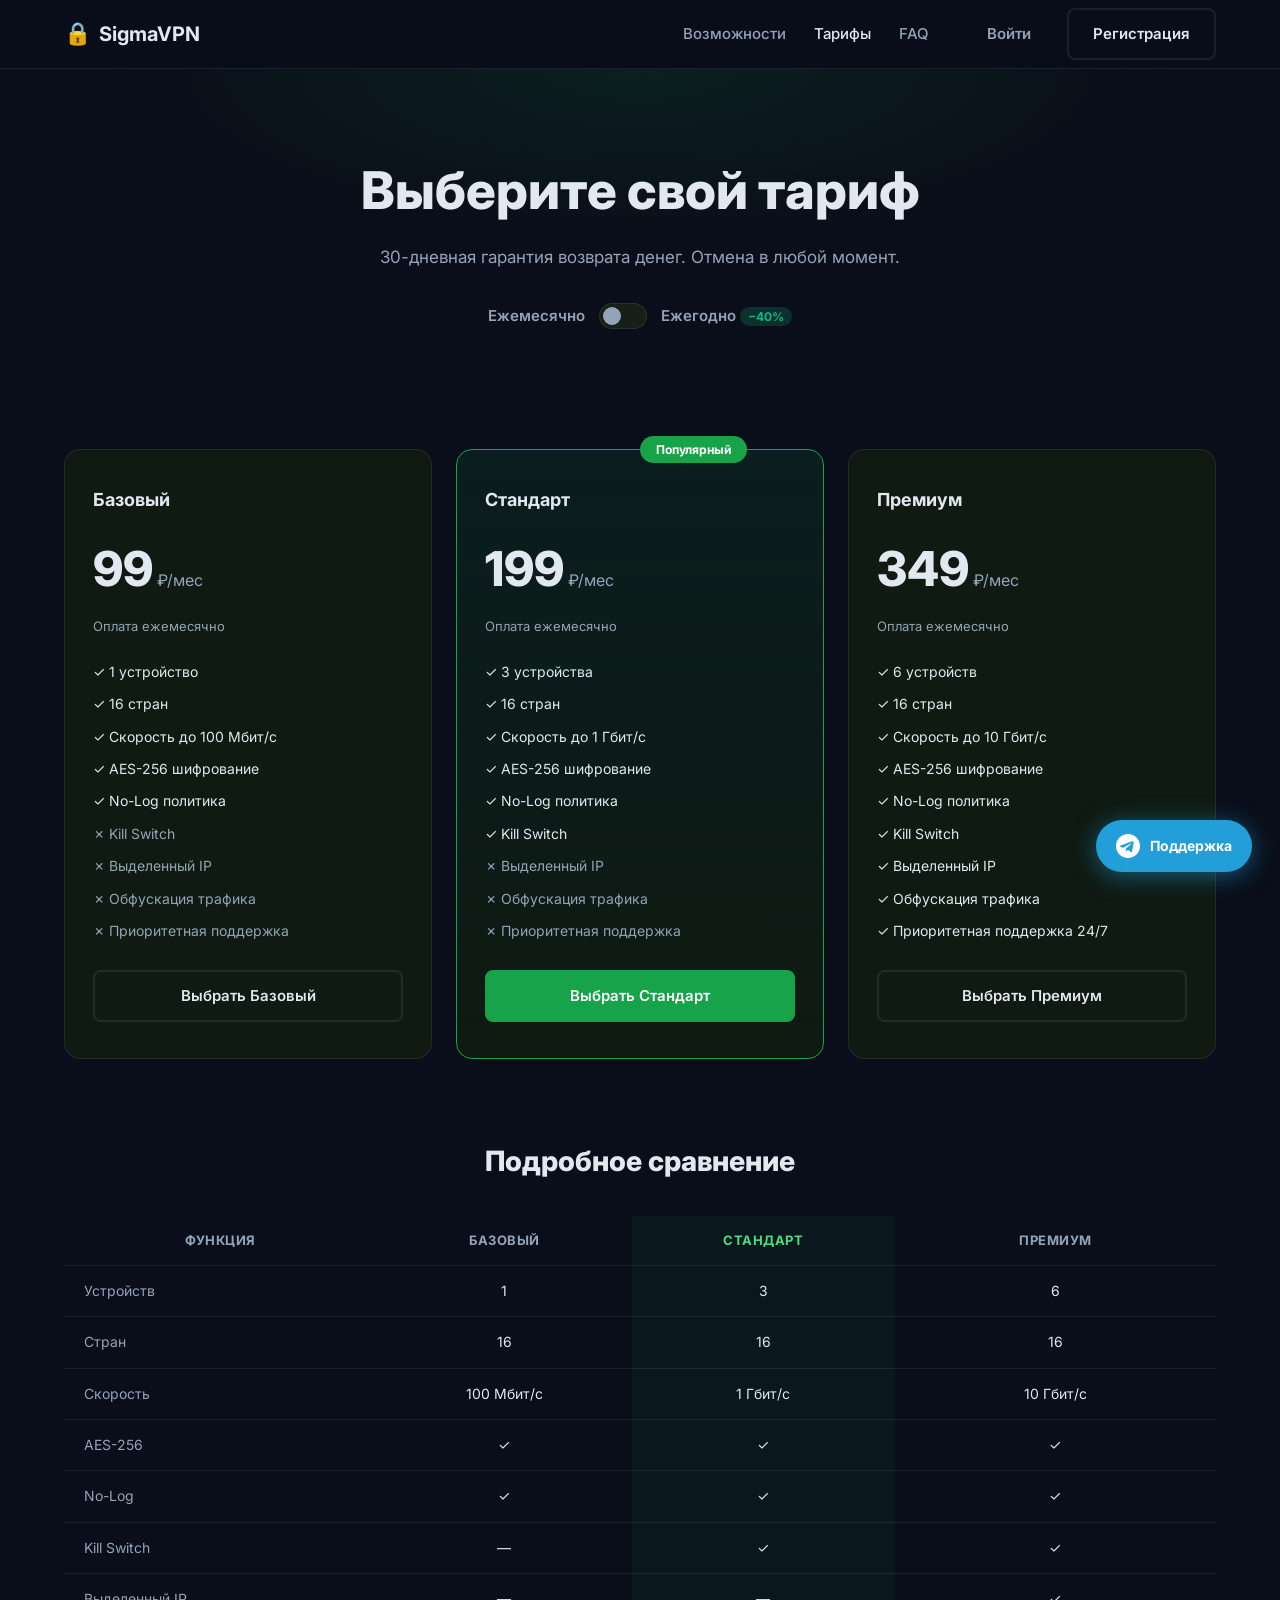
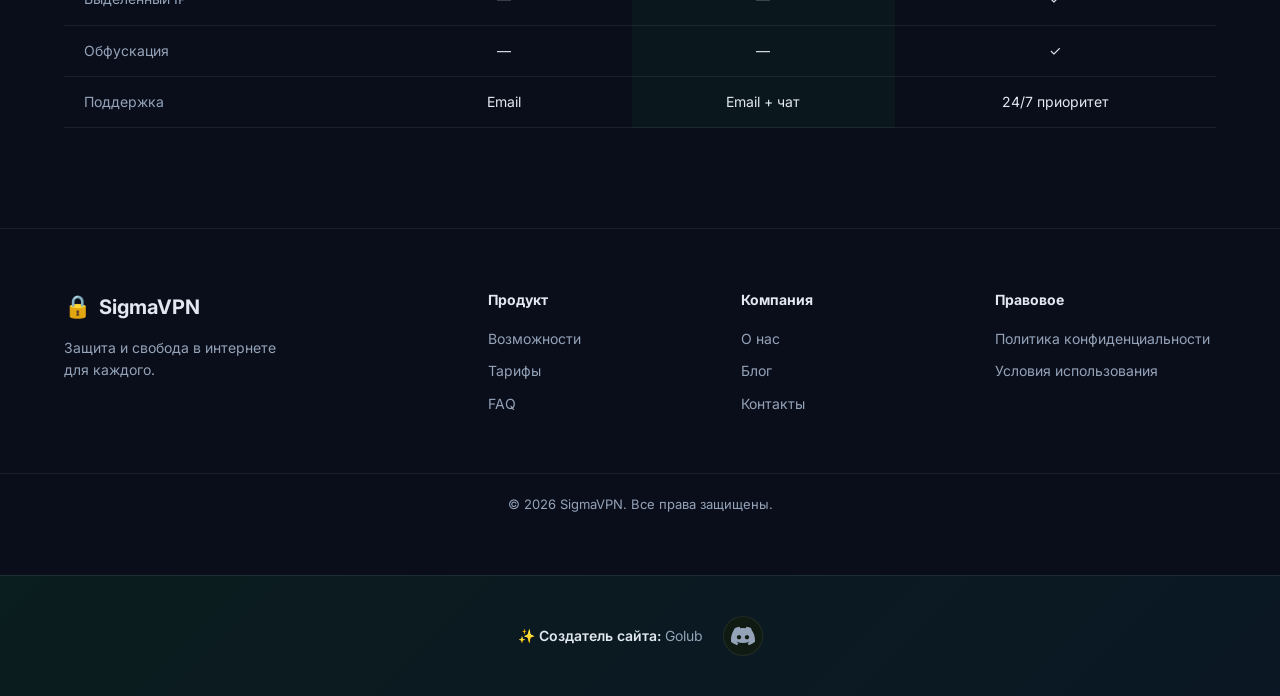
==== pricing.html @ 8037a734 "Initial commit with all files" ====
<!DOCTYPE html>
<html lang="ru">
<head>
  <meta charset="UTF-8" />
  <meta name="viewport" content="width=device-width, initial-scale=1.0" />
  <title>Тарифы — SigmaVPN</title>
  <link rel="stylesheet" href="style.css" />
  <link rel="preconnect" href="https://fonts.googleapis.com" />
  <link href="https://fonts.googleapis.com/css2?family=Inter:wght@400;500;600;700;800&display=swap" rel="stylesheet" />
</head>
<body>

  <!-- HEADER -->
  <header class="header">
    <div class="container header__inner">
      <a href="index.html" class="logo">
        <span class="logo__icon">🔒</span>
        <span class="logo__text">SigmaVPN</span>
      </a>
      <nav class="nav">
        <a href="index.html#features">Возможности</a>
        <a href="pricing.html" class="active">Тарифы</a>
        <a href="index.html#faq">FAQ</a>
      </nav>
      <div class="header__actions">
        <a href="login.html" class="btn btn--ghost">Войти</a>
        <a href="register.html" class="btn btn--outline">Регистрация</a>
      </div>
      <button class="burger" id="burger" aria-label="Меню">
        <span></span><span></span><span></span>
      </button>
    </div>
    <div class="mobile-menu" id="mobileMenu">
      <a href="index.html#features">Возможности</a>
      <a href="pricing.html">Тарифы</a>
      <a href="index.html#faq">FAQ</a>
      <a href="login.html" class="btn btn--ghost">Войти</a>
      <a href="register.html" class="btn btn--outline">Регистрация</a>
      <a href="pricing.html" class="btn btn--primary">Попробовать бесплатно</a>
    </div>
  </header>

  <!-- PAGE HERO -->
  <section class="page-hero">
    <div class="container">
      <h1>Выберите свой тариф</h1>
      <p>30-дневная гарантия возврата денег. Отмена в любой момент.</p>
      <div class="billing-toggle">
        <span class="billing-toggle__label" id="labelMonthly">Ежемесячно</span>
        <label class="toggle-switch">
          <input type="checkbox" id="billingToggle" />
          <span class="toggle-switch__slider"></span>
        </label>
        <span class="billing-toggle__label" id="labelYearly">Ежегодно <span class="badge-save">−40%</span></span>
      </div>
    </div>
  </section>

  <!-- PLANS -->
  <section class="pricing-page">
    <div class="container">
      <div class="plans plans--full">

        <div class="plan-card">
          <div class="plan-card__name">Базовый</div>
          <div class="plan-card__price">
            <span class="price-num" data-monthly="99" data-yearly="59">99</span>
            <span class="price-cur">₽/мес</span>
          </div>
          <p class="plan-card__billing-note" id="note-basic">Оплата ежемесячно</p>
          <ul class="plan-card__features">
            <li>✓ 1 устройство</li>
            <li>✓ 16 стран</li>
            <li>✓ Скорость до 100 Мбит/с</li>
            <li>✓ AES-256 шифрование</li>
            <li>✓ No-Log политика</li>
            <li class="disabled">✗ Kill Switch</li>
            <li class="disabled">✗ Выделенный IP</li>
            <li class="disabled">✗ Обфускация трафика</li>
            <li class="disabled">✗ Приоритетная поддержка</li>
          </ul>
          <a href="https://funpay.com/lots/offer?id=69831732" class="btn btn--outline btn--full">Выбрать Базовый</a>
        </div>

        <div class="plan-card plan-card--popular">
          <div class="plan-card__badge">Популярный</div>
          <div class="plan-card__name">Стандарт</div>
          <div class="plan-card__price">
            <span class="price-num" data-monthly="199" data-yearly="119">199</span>
            <span class="price-cur">₽/мес</span>
          </div>
          <p class="plan-card__billing-note" id="note-standard">Оплата ежемесячно</p>
          <ul class="plan-card__features">
            <li>✓ 3 устройства</li>
            <li>✓ 16 стран</li>
            <li>✓ Скорость до 1 Гбит/с</li>
            <li>✓ AES-256 шифрование</li>
            <li>✓ No-Log политика</li>
            <li>✓ Kill Switch</li>
            <li class="disabled">✗ Выделенный IP</li>
            <li class="disabled">✗ Обфускация трафика</li>
            <li class="disabled">✗ Приоритетная поддержка</li>
          </ul>
          <a href="https://funpay.com/lots/offer?id=69831833" class="btn btn--primary btn--full">Выбрать Стандарт</a>
        </div>

        <div class="plan-card">
          <div class="plan-card__name">Премиум</div>
          <div class="plan-card__price">
            <span class="price-num" data-monthly="349" data-yearly="209">349</span>
            <span class="price-cur">₽/мес</span>
          </div>
          <p class="plan-card__billing-note" id="note-premium">Оплата ежемесячно</p>
          <ul class="plan-card__features">
            <li>✓ 6 устройств</li>
            <li>✓ 16 стран</li>
            <li>✓ Скорость до 10 Гбит/с</li>
            <li>✓ AES-256 шифрование</li>
            <li>✓ No-Log политика</li>
            <li>✓ Kill Switch</li>
            <li>✓ Выделенный IP</li>
            <li>✓ Обфускация трафика</li>
            <li>✓ Приоритетная поддержка 24/7</li>
          </ul>
          <a href="https://funpay.com/lots/offer?id=69832017" class="btn btn--outline btn--full">Выбрать Премиум</a>
        </div>

      </div>

      <!-- COMPARISON TABLE -->
      <div class="compare">
        <h2>Подробное сравнение</h2>
        <div class="compare__table-wrap">
          <table class="compare__table">
            <thead>
              <tr>
                <th>Функция</th>
                <th>Базовый</th>
                <th class="highlight">Стандарт</th>
                <th>Премиум</th>
              </tr>
            </thead>
            <tbody>
              <tr><td>Устройств</td><td>1</td><td class="highlight">3</td><td>6</td></tr>
              <tr><td>Стран</td><td>16</td><td class="highlight">16</td><td>16</td></tr>
              <tr><td>Скорость</td><td>100 Мбит/с</td><td class="highlight">1 Гбит/с</td><td>10 Гбит/с</td></tr>
              <tr><td>AES-256</td><td>✓</td><td class="highlight">✓</td><td>✓</td></tr>
              <tr><td>No-Log</td><td>✓</td><td class="highlight">✓</td><td>✓</td></tr>
              <tr><td>Kill Switch</td><td>—</td><td class="highlight">✓</td><td>✓</td></tr>
              <tr><td>Выделенный IP</td><td>—</td><td class="highlight">—</td><td>✓</td></tr>
              <tr><td>Обфускация</td><td>—</td><td class="highlight">—</td><td>✓</td></tr>
              <tr><td>Поддержка</td><td>Email</td><td class="highlight">Email + чат</td><td>24/7 приоритет</td></tr>
            </tbody>
          </table>
        </div>
      </div>
    </div>
  </section>

  <!-- FOOTER -->
  <footer class="footer">
    <div class="container footer__inner">
      <div class="footer__brand">
        <a href="index.html" class="logo">
          <span class="logo__icon">🔒</span>
          <span class="logo__text">SigmaVPN</span>
        </a>
        <p>Защита и свобода в интернете для каждого.</p>
      </div>
      <div class="footer__links">
        <div class="footer__col">
          <h4>Продукт</h4>
          <a href="index.html#features">Возможности</a>
          <a href="pricing.html">Тарифы</a>
          <a href="index.html#faq">FAQ</a>
        </div>
        <div class="footer__col">
          <h4>Компания</h4>
          <a href="#">О нас</a>
          <a href="#">Блог</a>
          <a href="https://t.me/slogg12" target="_blank">Контакты</a>
        </div>
        <div class="footer__col">
          <h4>Правовое</h4>
          <a href="privacy-policy.html">Политика конфиденциальности</a>
          <a href="terms-of-service.html">Условия использования</a>
        </div>
      </div>
    </div>
    <div class="footer__bottom">
      <div class="container">
        <p>© 2026 SigmaVPN. Все права защищены.</p>
      </div>
    </div>
  </footer>

  <!-- CREATOR SECTION -->
  <section class="creator-section">
    <div class="container">
      <div class="creator-content">
        <div class="creator-text">
          <strong>✨ Создатель сайта:</strong> Golub
        </div>
        <div class="creator-links">
          <a href="https://discord.com/users/854478280210776064" target="_blank" rel="noopener" class="creator-link discord" title="Discord: haisewhy">
            <svg width="24" height="24" viewBox="0 0 24 24" fill="currentColor" xmlns="http://www.w3.org/2000/svg">
              <path d="M20.317 4.37a19.791 19.791 0 0 0-4.885-1.515.074.074 0 0 0-.079.037c-.211.375-.444.864-.607 1.25a18.27 18.27 0 0 0-5.487 0c-.163-.386-.395-.875-.607-1.25a.077.077 0 0 0-.079-.037A19.736 19.736 0 0 0 3.677 4.37a.07.07 0 0 0-.032.027C.533 9.046-.32 13.58.099 18.057a.082.082 0 0 0 .031.056 19.9 19.9 0 0 0 5.993 3.03.078.078 0 0 0 .084-.028c.462-.63.873-1.295 1.226-1.994a.076.076 0 0 0-.042-.106 13.107 13.107 0 0 1-1.872-.892.077.077 0 0 1-.008-.128 10.2 10.2 0 0 0 .372-.294.075.075 0 0 1 .078-.01c3.928 1.793 8.18 1.793 12.062 0a.075.075 0 0 1 .079.009c.12.098.246.198.373.295a.077.077 0 0 1-.006.127 12.299 12.299 0 0 1-1.873.892.076.076 0 0 0-.041.107c.359.698.77 1.364 1.225 1.994a.076.076 0 0 0 .084.028 19.839 19.839 0 0 0 6.002-3.03.077.077 0 0 0 .032-.054c.5-4.718-.838-8.812-3.549-12.54a.06.06 0 0 0-.031-.028zM8.02 15.33c-1.183 0-2.157-.965-2.157-2.156 0-1.193.964-2.157 2.157-2.157 1.193 0 2.156.964 2.156 2.157 0 1.19-.963 2.156-2.156 2.156zm7.975 0c-1.183 0-2.157-.965-2.157-2.156 0-1.193.964-2.157 2.157-2.157 1.193 0 2.156.964 2.156 2.157 0 1.19-.963 2.156-2.156 2.156z"/>
            </svg>
          </a>
        </div>
      </div>
    </div>
  </section>

  <script src="main.js"></script>
  <!-- TELEGRAM SUPPORT BUTTON -->
  <a href="https://t.me/slogg12" target="_blank" rel="noopener" class="tg-support" aria-label="Техподдержка в Telegram">
    <svg width="24" height="24" viewBox="0 0 24 24" fill="none" xmlns="http://www.w3.org/2000/svg"><path d="M12 0C5.373 0 0 5.373 0 12s5.373 12 12 12 12-5.373 12-12S18.627 0 12 0zm5.894 8.221-1.97 9.28c-.145.658-.537.818-1.084.508l-3-2.21-1.447 1.394c-.16.16-.295.295-.605.295l.213-3.053 5.56-5.023c.242-.213-.054-.333-.373-.12L7.17 13.667l-2.95-.924c-.64-.203-.658-.64.136-.954l11.57-4.461c.537-.194 1.006.131.968.893z" fill="white"/></svg>
    <span>Поддержка</span>
  </a>

</body>
</html>
---- style.css ----
﻿/* ===== RESET & BASE ===== */
*, *::before, *::after { box-sizing: border-box; margin: 0; padding: 0; }
html { scroll-behavior: smooth; }
body {
  font-family: 'Inter', sans-serif;
  background: #0a0e1a;
  color: #e2e8f0;
  line-height: 1.6;
  overflow-x: hidden;
  position: relative;
}

body::before {
  content: '';
  position: fixed;
  top: 0;
  left: 0;
  width: 100%;
  height: 100%;
  pointer-events: none;
  z-index: 0;
}
a { text-decoration: none; color: inherit; }
ul { list-style: none; }
img { max-width: 100%; }

/* ===== KEY ANIMATION ===== */
@keyframes keys-float {
  0% {
    transform: translateY(100vh) rotate(0deg);
    opacity: 0;
  }
  5% {
    opacity: 0.8;
  }
  95% {
    opacity: 0.8;
  }
  100% {
    transform: translateY(-100vh) rotate(360deg);
    opacity: 0;
  }
}

/* ===== VARIABLES ===== */
:root {
  --primary: #16a34a;
  --primary-dark: #15803d;
  --primary-light: #4ade80;
  --accent: #22d3ee;
  --bg: #080f0a;
  --bg-card: #0f1a12;
  --bg-card2: #162019;
  --border: rgba(255,255,255,0.08);
  --text: #e2e8f0;
  --text-muted: #94a3b8;
  --radius: 16px;
  --radius-sm: 8px;
  --shadow: 0 4px 32px rgba(22,163,74,0.2);
}

/* ===== CONTAINER ===== */
.container { max-width: 1200px; margin: 0 auto; padding: 0 24px; position: relative; z-index: 1; }

/* ===== GRADIENT TEXT ===== */
.gradient-text {
  background: linear-gradient(135deg, var(--primary-light), var(--accent));
  -webkit-background-clip: text;
  -webkit-text-fill-color: transparent;
  background-clip: text;
}

/* ===== BUTTONS ===== */
.btn {
  display: inline-flex; align-items: center; justify-content: center;
  padding: 12px 24px; border-radius: var(--radius-sm);
  font-size: 15px; font-weight: 600; cursor: pointer;
  border: 2px solid transparent; transition: all 0.2s ease;
  white-space: nowrap;
}
.btn--primary {
  background: var(--primary); color: #fff;
  border-color: var(--primary);
}
.btn--primary:hover { background: var(--primary-dark); border-color: var(--primary-dark); transform: translateY(-1px); box-shadow: 0 8px 24px rgba(22,163,74,0.4); }
.btn--outline {
  background: transparent; color: var(--text);
  border-color: var(--border);
}
.btn--outline:hover { border-color: var(--primary); color: var(--primary); }
.btn--ghost { background: transparent; color: var(--text-muted); border-color: transparent; }
.btn--ghost:hover { color: var(--text); }
.btn--lg { padding: 16px 32px; font-size: 16px; border-radius: 10px; }
.btn--full { width: 100%; }
.btn--social {
  width: 100%; background: var(--bg-card2); border-color: var(--border);
  color: var(--text); gap: 10px; padding: 12px 20px;
}
.btn--social:hover { border-color: var(--primary); }

/* ===== HEADER ===== */
.header {
  position: sticky; top: 0; z-index: 101;
  background: rgba(10,14,26,0.85);
  backdrop-filter: blur(16px);
  border-bottom: 1px solid var(--border);
}
.header__inner {
  display: flex; align-items: center; gap: 32px;
  height: 68px;
}
.logo { display: flex; align-items: center; gap: 8px; font-weight: 700; font-size: 20px; }
.logo__icon { font-size: 22px; }
.nav { display: flex; gap: 28px; margin-left: auto; }
.nav a { color: var(--text-muted); font-size: 15px; font-weight: 500; transition: color 0.2s; }
.nav a:hover, .nav a.active { color: var(--text); }
.header__actions { display: flex; gap: 10px; }
.burger { display: none; flex-direction: column; gap: 5px; background: none; border: none; cursor: pointer; padding: 4px; }
.burger span { display: block; width: 22px; height: 2px; background: var(--text); border-radius: 2px; transition: all 0.3s; }
.mobile-menu {
  display: none; flex-direction: column; gap: 16px;
  padding: 20px 24px; border-top: 1px solid var(--border);
  background: var(--bg);
}
.mobile-menu.open { display: flex; }
.mobile-menu a { color: var(--text-muted); font-weight: 500; }

/* ===== HERO ===== */
.hero {
  padding: 100px 0 80px;
  background: radial-gradient(ellipse 80% 60% at 50% 0%, rgba(22,163,74,0.15) 0%, transparent 70%);
}
.hero__inner {
  display: grid; grid-template-columns: 1fr 1fr;
  gap: 60px; align-items: center;
}
.hero__badge {
  display: inline-flex; align-items: center; gap: 8px;
  background: rgba(22,163,74,0.15); border: 1px solid rgba(22,163,74,0.3);
  color: var(--primary-light); padding: 6px 14px; border-radius: 100px;
  font-size: 13px; font-weight: 600; margin-bottom: 24px;
}
.hero__title { 
  font-size: clamp(36px, 5vw, 58px); 
  font-weight: 800; 
  line-height: 1.1; 
  margin-bottom: 20px;
  background: #0a0a0a;
  color: #e2e8f0;
  padding: 24px 32px;
  border-radius: 16px;
  border: 3px solid var(--primary);
  box-shadow: 0 0 30px rgba(22, 163, 74, 0.3), inset 0 0 20px rgba(22, 163, 74, 0.1);
}
.hero__desc { font-size: 17px; color: var(--text-muted); max-width: 480px; margin-bottom: 36px; }
.hero__actions { display: flex; gap: 14px; flex-wrap: wrap; margin-bottom: 48px; }
.hero__trust { display: flex; align-items: center; gap: 24px; }
.trust-item { display: flex; flex-direction: column; }
.trust-num { font-size: 24px; font-weight: 800; color: var(--text); }
.trust-label { font-size: 13px; color: var(--text-muted); }
.trust-divider { width: 1px; height: 40px; background: var(--border); }

/* ===== GLOBE ===== */
.hero__visual { display: flex; justify-content: center; align-items: center; }
.globe-wrap { position: relative; width: 340px; height: 340px; }
.globe {
  position: relative; width: 100%; height: 100%;
  display: flex; align-items: center; justify-content: center;
}
.globe__ring {
  position: absolute; border-radius: 50%;
  border: 1px solid rgba(99,102,241,0.25);
  animation: spin 20s linear infinite;
}
.globe__ring--1 { width: 200px; height: 200px; animation-duration: 15s; }
.globe__ring--2 { width: 280px; height: 280px; animation-duration: 25s; animation-direction: reverse; }
.globe__ring--3 { width: 340px; height: 340px; animation-duration: 35s; border-color: rgba(34,211,238,0.15); }
.globe__core {
  width: 100px; height: 100px; border-radius: 50%;
  background: radial-gradient(circle, rgba(22,163,74,0.4), rgba(22,163,74,0.1));
  border: 2px solid rgba(22,163,74,0.5);
  display: flex; align-items: center; justify-content: center;
  font-size: 40px; z-index: 2;
  box-shadow: 0 0 40px rgba(22,163,74,0.3);
}
.globe__dot {
  position: absolute;
  transform: rotate(var(--a)) translateX(var(--r)) rotate(calc(-1 * var(--a)));
  font-size: 20px; z-index: 3;
  filter: drop-shadow(0 0 6px rgba(22,163,74,0.6));
}
@keyframes spin { from { transform: rotate(0deg); } to { transform: rotate(360deg); } }

/* ===== SECTION COMMON ===== */
.section-header { text-align: center; margin-bottom: 56px; }
.section-tag {
  display: inline-block; color: var(--primary-light);
  font-size: 13px; font-weight: 600; text-transform: uppercase;
  letter-spacing: 1.5px; margin-bottom: 12px;
}
.section-title { font-size: clamp(28px, 4vw, 42px); font-weight: 800; line-height: 1.2; }
.section-desc { color: var(--text-muted); margin-top: 12px; font-size: 16px; }

/* ===== FEATURES ===== */
.features { padding: 100px 0; }
.features__grid {
  display: grid; grid-template-columns: repeat(3, 1fr); gap: 24px;
}
.feature-card {
  background: var(--bg-card); border: 1px solid var(--border);
  border-radius: var(--radius); padding: 32px;
  transition: all 0.3s ease;
}
.feature-card:hover {
  border-color: rgba(22,163,74,0.4);
  transform: translateY(-4px);
  box-shadow: var(--shadow);
}
.feature-card__icon { font-size: 36px; margin-bottom: 16px; }
.feature-card h3 { font-size: 18px; font-weight: 700; margin-bottom: 10px; }
.feature-card p { color: var(--text-muted); font-size: 15px; }

/* ===== HOW IT WORKS ===== */
.how {
  padding: 100px 0;
  background: linear-gradient(180deg, transparent, rgba(99,102,241,0.05), transparent);
}
.how__steps {
  display: flex; align-items: flex-start; gap: 24px;
  justify-content: center;
}
.how__step {
  flex: 1; max-width: 280px; text-align: center;
  background: var(--bg-card); border: 1px solid var(--border);
  border-radius: var(--radius); padding: 36px 28px;
}
.how__step-num {
  font-size: 48px; font-weight: 800;
  background: linear-gradient(135deg, var(--primary-light), var(--accent));
  -webkit-background-clip: text; -webkit-text-fill-color: transparent;
  background-clip: text; margin-bottom: 16px;
}
.how__step h3 { font-size: 18px; font-weight: 700; margin-bottom: 10px; }
.how__step p { color: var(--text-muted); font-size: 15px; }
.how__arrow { font-size: 28px; color: var(--primary-light); margin-top: 60px; flex-shrink: 0; }

/* ===== PRICING ===== */
.pricing-preview { padding: 100px 0; }
.pricing-page { padding: 60px 0 100px; }
.plans {
  display: grid; grid-template-columns: repeat(3, 1fr);
  gap: 24px; align-items: start;
}
.plans--full { margin-bottom: 80px; }
.plan-card {
  background: var(--bg-card); border: 1px solid var(--border);
  border-radius: var(--radius); padding: 36px 28px;
  position: relative; transition: all 0.3s;
}
.plan-card:hover { border-color: rgba(22,163,74,0.4); transform: translateY(-4px); }
.plan-card--popular {
  border-color: var(--primary);
  background: linear-gradient(180deg, rgba(22,163,74,0.1), var(--bg-card));
  transform: scale(1.03);
}
.plan-card--popular:hover { transform: scale(1.03) translateY(-4px); }
.plan-card__badge {
  position: absolute; top: -14px; left: 50%; transform: translateX(-50%);
  background: var(--primary); color: #fff;
  padding: 4px 16px; border-radius: 100px; font-size: 12px; font-weight: 700;
  white-space: nowrap;
}
.plan-card__name { font-size: 18px; font-weight: 700; margin-bottom: 16px; }
.plan-card__price { display: flex; align-items: baseline; gap: 4px; margin-bottom: 8px; }
.price-num { font-size: 48px; font-weight: 800; }
.price-cur { font-size: 16px; color: var(--text-muted); }
.plan-card__billing-note { font-size: 13px; color: var(--text-muted); margin-bottom: 24px; }
.plan-card__features { display: flex; flex-direction: column; gap: 10px; margin-bottom: 28px; }
.plan-card__features li { font-size: 14px; color: var(--text); }
.plan-card__features li.disabled { color: var(--text-muted); }

/* ===== FAQ ===== */
.faq { padding: 100px 0; }
.faq__list { max-width: 720px; margin: 0 auto; display: flex; flex-direction: column; gap: 12px; }
.faq__item {
  background: var(--bg-card); border: 1px solid var(--border);
  border-radius: var(--radius-sm); overflow: hidden;
}
.faq__q {
  width: 100%; background: none; border: none; color: var(--text);
  font-size: 16px; font-weight: 600; padding: 20px 24px;
  display: flex; justify-content: space-between; align-items: center;
  cursor: pointer; text-align: left; gap: 16px;
}
.faq__q span { font-size: 20px; color: var(--primary-light); flex-shrink: 0; transition: transform 0.3s; }
.faq__item.open .faq__q span { transform: rotate(45deg); }
.faq__a {
  max-height: 0; overflow: hidden;
  padding: 0 24px; color: var(--text-muted); font-size: 15px;
  transition: max-height 0.3s ease, padding 0.3s ease;
}
.faq__item.open .faq__a { max-height: 200px; padding: 0 24px 20px; }

/* ===== CTA ===== */
.cta {
  padding: 100px 0;
  background: radial-gradient(ellipse 60% 80% at 50% 50%, rgba(22,163,74,0.2) 0%, transparent 70%);
}
.cta__inner { text-align: center; }
.cta h2 { font-size: clamp(28px, 4vw, 44px); font-weight: 800; margin-bottom: 12px; }
.cta p { color: var(--text-muted); font-size: 17px; margin-bottom: 32px; }

/* ===== FOOTER ===== */
.footer { border-top: 1px solid var(--border); padding-top: 60px; }
.footer__inner { display: grid; grid-template-columns: 1fr 2fr; gap: 60px; padding-bottom: 48px; }
.footer__brand p { color: var(--text-muted); font-size: 14px; margin-top: 12px; max-width: 240px; }
.footer__links { display: grid; grid-template-columns: repeat(3, 1fr); gap: 32px; }
.footer__col h4 { font-size: 14px; font-weight: 700; margin-bottom: 16px; color: var(--text); }
.footer__col a { display: block; color: var(--text-muted); font-size: 14px; margin-bottom: 10px; transition: color 0.2s; }
.footer__col a:hover { color: var(--text); }
.footer__bottom { border-top: 1px solid var(--border); padding: 20px 0; }
.footer__bottom p { color: var(--text-muted); font-size: 13px; text-align: center; }

/* ===== PAGE HERO ===== */
.page-hero {
  padding: 80px 0 60px; text-align: center;
  background: radial-gradient(ellipse 60% 80% at 50% 0%, rgba(22,163,74,0.12) 0%, transparent 70%);
}
.page-hero h1 { font-size: clamp(32px, 5vw, 52px); font-weight: 800; margin-bottom: 12px; }
.page-hero p { color: var(--text-muted); font-size: 17px; margin-bottom: 32px; }

/* ===== BILLING TOGGLE ===== */
.billing-toggle { display: inline-flex; align-items: center; gap: 14px; }
.billing-toggle__label { font-size: 15px; font-weight: 600; color: var(--text-muted); }
.billing-toggle__label.active-label { color: var(--text); }
.toggle-switch { position: relative; width: 48px; height: 26px; }
.toggle-switch input { opacity: 0; width: 0; height: 0; }
.toggle-switch__slider {
  position: absolute; inset: 0; background: var(--bg-card2);
  border: 1px solid var(--border); border-radius: 100px; cursor: pointer;
  transition: background 0.3s;
}
.toggle-switch__slider::before {
  content: ''; position: absolute;
  width: 18px; height: 18px; border-radius: 50%;
  background: var(--text-muted); top: 3px; left: 3px;
  transition: transform 0.3s, background 0.3s;
}
.toggle-switch input:checked + .toggle-switch__slider { background: var(--primary); border-color: var(--primary); }
.toggle-switch input:checked + .toggle-switch__slider::before { transform: translateX(22px); background: #fff; }
.badge-save {
  background: rgba(16,185,129,0.2); color: #10b981;
  padding: 2px 8px; border-radius: 100px; font-size: 12px; font-weight: 700;
}

/* ===== COMPARE TABLE ===== */
.compare { margin-top: 20px; }
.compare h2 { font-size: 28px; font-weight: 800; text-align: center; margin-bottom: 32px; }
.compare__table-wrap { overflow-x: auto; }
.compare__table { width: 100%; border-collapse: collapse; }
.compare__table th, .compare__table td {
  padding: 14px 20px; text-align: center;
  border-bottom: 1px solid var(--border); font-size: 14px;
}
.compare__table th { font-weight: 700; color: var(--text-muted); font-size: 13px; text-transform: uppercase; letter-spacing: 0.5px; }
.compare__table td:first-child { text-align: left; color: var(--text-muted); }
.compare__table .highlight { background: rgba(22,163,74,0.06); }
.compare__table th.highlight { color: var(--primary-light); }

/* ===== CHECKOUT ===== */
.checkout-section { padding: 60px 0 100px; }
.checkout { display: grid; grid-template-columns: 1fr 1.4fr; gap: 40px; align-items: start; }
.checkout__summary {
  background: var(--bg-card); border: 1px solid var(--border);
  border-radius: var(--radius); padding: 32px; position: sticky; top: 90px;
}
.checkout__summary h2 { font-size: 20px; font-weight: 700; margin-bottom: 24px; }
.order-plan { display: flex; justify-content: space-between; align-items: center; margin-bottom: 20px; }
.order-plan__name { font-weight: 700; font-size: 18px; }
.order-plan__price { color: var(--primary-light); font-weight: 700; }
.order-features { display: flex; flex-direction: column; gap: 8px; margin-bottom: 24px; padding-bottom: 24px; border-bottom: 1px solid var(--border); }
.order-features li { font-size: 14px; color: var(--text-muted); }
.order-total { display: flex; justify-content: space-between; font-weight: 700; font-size: 18px; margin-bottom: 20px; }
.order-guarantee {
  display: flex; align-items: center; gap: 10px;
  background: rgba(16,185,129,0.1); border: 1px solid rgba(16,185,129,0.2);
  border-radius: var(--radius-sm); padding: 12px 16px; margin-bottom: 20px;
}
.order-guarantee p { font-size: 13px; color: #10b981; }
.order-secure { display: flex; flex-direction: column; gap: 10px; }
.order-secure span { font-size: 13px; color: var(--text-muted); }
.payment-icons { display: flex; gap: 8px; }
.pay-icon {
  background: var(--bg-card2); border: 1px solid var(--border);
  padding: 4px 10px; border-radius: 4px; font-size: 11px; font-weight: 700; color: var(--text-muted);
}

/* ===== CHECKOUT FORM ===== */
.checkout__form {
  background: var(--bg-card); border: 1px solid var(--border);
  border-radius: var(--radius); padding: 36px;
}
.checkout__form h2 { font-size: 22px; font-weight: 700; margin-bottom: 28px; }
.form-group { display: flex; flex-direction: column; gap: 6px; margin-bottom: 18px; }
.form-group label { font-size: 14px; font-weight: 600; color: var(--text); }
.form-group input {
  background: var(--bg-card2); border: 1px solid var(--border);
  border-radius: var(--radius-sm); padding: 12px 16px;
  color: var(--text); font-size: 15px; font-family: inherit;
  transition: border-color 0.2s;
}
.form-group input:focus { outline: none; border-color: var(--primary); }
.form-group input::placeholder { color: var(--text-muted); }
.form-group input.error { border-color: #ef4444; }
.form-error { font-size: 12px; color: #ef4444; min-height: 16px; }
.form-row { display: grid; grid-template-columns: 1fr 1fr; gap: 16px; }
.form-row--between { display: flex; justify-content: space-between; align-items: center; margin-bottom: 20px; }
.form-divider {
  font-size: 13px; font-weight: 700; color: var(--text-muted);
  text-transform: uppercase; letter-spacing: 1px;
  margin: 8px 0 18px; padding-bottom: 12px;
  border-bottom: 1px solid var(--border);
}
.form-check { display: flex; align-items: flex-start; gap: 10px; margin-bottom: 24px; }
.form-check input[type="checkbox"] { margin-top: 3px; accent-color: var(--primary); flex-shrink: 0; }
.form-check label { font-size: 13px; color: var(--text-muted); }
.form-check label a { color: var(--primary-light); }
.link-small { font-size: 13px; color: var(--primary-light); }

/* ===== MODAL ===== */
.modal-overlay {
  position: fixed; inset: 0; background: rgba(0,0,0,0.7);
  display: none; align-items: center; justify-content: center;
  z-index: 1000; backdrop-filter: blur(4px);
}
.modal-overlay.open { display: flex; }
.modal {
  background: var(--bg-card); border: 1px solid var(--border);
  border-radius: var(--radius); padding: 48px 40px;
  max-width: 480px; width: 90%; text-align: center;
  animation: modalIn 0.3s ease;
}
@keyframes modalIn { from { opacity: 0; transform: scale(0.9); } to { opacity: 1; transform: scale(1); } }
.modal__icon { font-size: 56px; margin-bottom: 16px; }
.modal h2 { font-size: 28px; font-weight: 800; margin-bottom: 12px; }
.modal p { color: var(--text-muted); margin-bottom: 28px; }
.modal__downloads { display: flex; flex-wrap: wrap; gap: 10px; justify-content: center; margin-bottom: 20px; }

/* ===== AUTH ===== */
.auth-section {
  min-height: calc(100vh - 68px);
  display: flex; align-items: center; justify-content: center;
  padding: 60px 24px;
  background: radial-gradient(ellipse 60% 80% at 50% 30%, rgba(22,163,74,0.12) 0%, transparent 70%);
}
.auth-card {
  background: var(--bg-card); border: 1px solid var(--border);
  border-radius: var(--radius); padding: 48px 40px;
  width: 100%; max-width: 440px;
}
.auth-card__logo { font-size: 48px; text-align: center; margin-bottom: 16px; }
.auth-card h1 { font-size: 26px; font-weight: 800; text-align: center; margin-bottom: 8px; }
.auth-card > p { text-align: center; color: var(--text-muted); font-size: 14px; margin-bottom: 28px; }
.auth-card > p a { color: var(--primary-light); }
.auth-divider {
  text-align: center; position: relative; margin: 24px 0;
  color: var(--text-muted); font-size: 13px;
}
.auth-divider::before, .auth-divider::after {
  content: ''; position: absolute; top: 50%;
  width: calc(50% - 24px); height: 1px; background: var(--border);
}
.auth-divider::before { left: 0; }
.auth-divider::after { right: 0; }
.auth-social { display: flex; flex-direction: column; gap: 10px; }

/* ===== RESPONSIVE ===== */
@media (max-width: 1024px) {
  .features__grid { grid-template-columns: repeat(2, 1fr); }
  .hero__inner { grid-template-columns: 1fr; text-align: center; }
  .hero__desc { margin: 0 auto 36px; }
  .hero__actions { justify-content: center; }
  .hero__trust { justify-content: center; }
  .hero__visual { display: none; }
  .footer__inner { grid-template-columns: 1fr; gap: 40px; }
  .footer__links { grid-template-columns: repeat(2, 1fr); }
}

@media (max-width: 768px) {
  .nav { display: none; }
  .header__actions { display: none; }
  .burger { display: flex; margin-left: auto; }
  .plans { grid-template-columns: 1fr; }
  .plan-card--popular { transform: none; }
  .plan-card--popular:hover { transform: translateY(-4px); }
  .how__steps { flex-direction: column; align-items: center; }
  .how__arrow { transform: rotate(90deg); margin: 0; }
  .features__grid { grid-template-columns: 1fr; }
  .checkout { grid-template-columns: 1fr; }
  .checkout__summary { position: static; }
  .footer__links { grid-template-columns: 1fr; }
  .auth-card { padding: 32px 24px; }
}

@media (max-width: 480px) {
  .hero { padding: 60px 0 60px; }
  .hero__actions { flex-direction: column; }
  .hero__actions .btn { width: 100%; }
  .form-row { grid-template-columns: 1fr; }
  .modal { padding: 32px 24px; }
}

/* ===== REGISTER STEPS ===== */
.reg-steps {
  display: flex; align-items: center; justify-content: center;
  gap: 0; margin: 24px 0 8px;
}
.reg-step {
  width: 32px; height: 32px; border-radius: 50%;
  background: var(--bg-card2); border: 2px solid var(--border);
  display: flex; align-items: center; justify-content: center;
  font-size: 13px; font-weight: 700; color: var(--text-muted);
  transition: all 0.3s; flex-shrink: 0;
}
.reg-step.active {
  background: var(--primary); border-color: var(--primary); color: #fff;
  box-shadow: 0 0 16px rgba(22,163,74,0.5);
}
.reg-step.done {
  background: #10b981; border-color: #10b981; color: #fff;
}
.reg-step.done span::before { content: '✓'; }
.reg-step.done span { font-size: 0; }
.reg-step.done::after { content: '✓'; font-size: 14px; }
.reg-step-line {
  flex: 1; height: 2px; background: var(--border);
  max-width: 60px; transition: background 0.3s;
}
.reg-steps-labels {
  display: flex; justify-content: space-between;
  font-size: 11px; color: var(--text-muted);
  margin-bottom: 24px; padding: 0 4px;
}

/* ===== STEP DESC ===== */
.step-desc { color: var(--text-muted); font-size: 14px; margin-bottom: 20px; text-align: center; }

/* ===== PASSWORD STRENGTH ===== */
.input-wrap { position: relative; }
.input-wrap input { padding-right: 44px; width: 100%; }
.input-eye {
  position: absolute; right: 12px; top: 50%; transform: translateY(-50%);
  background: none; border: none; cursor: pointer; font-size: 16px;
  color: var(--text-muted); padding: 4px; line-height: 1;
}
.input-eye:hover { color: var(--text); }
.password-strength { margin-top: 8px; display: flex; align-items: center; gap: 10px; }
.password-strength__bar {
  flex: 1; height: 4px; background: var(--bg-card2);
  border-radius: 2px; overflow: hidden;
}
.password-strength__fill {
  height: 100%; width: 0; border-radius: 2px;
  transition: width 0.3s, background 0.3s;
}
.password-strength span { font-size: 12px; font-weight: 600; min-width: 60px; }

/* ===== REGISTER PLANS ===== */
.reg-plans { display: flex; flex-direction: column; gap: 10px; }
.reg-plan {
  position: relative; cursor: pointer;
  background: var(--bg-card2); border: 2px solid var(--border);
  border-radius: var(--radius-sm); padding: 14px 16px;
  transition: all 0.2s; display: block;
}
.reg-plan input[type="radio"] { display: none; }
.reg-plan:hover { border-color: rgba(22,163,74,0.4); }
.reg-plan.selected { border-color: var(--primary); background: rgba(22,163,74,0.08); }
.reg-plan--popular { border-color: var(--primary); }
.reg-plan__badge {
  position: absolute; top: -10px; right: 12px;
  background: var(--primary); color: #fff;
  padding: 2px 10px; border-radius: 100px; font-size: 11px; font-weight: 700;
}
.reg-plan__inner { display: flex; align-items: center; justify-content: space-between; gap: 8px; }
.reg-plan__name { font-weight: 700; font-size: 15px; }
.reg-plan__price { font-weight: 800; font-size: 16px; color: var(--primary-light); }
.reg-plan__features { font-size: 12px; color: var(--text-muted); }

/* ===== REG NAV ===== */
.reg-nav { display: flex; gap: 12px; margin-top: 20px; }
.reg-nav .btn { flex: 1; }

/* ===== REG SUCCESS ===== */
.reg-success { text-align: center; padding: 8px 0; }
.reg-success__icon { font-size: 56px; margin-bottom: 16px; }
.reg-success h2 { font-size: 26px; font-weight: 800; margin-bottom: 10px; }
.reg-success p { color: var(--text-muted); font-size: 14px; margin-bottom: 24px; line-height: 1.6; }

/* ===== CTA BUTTONS ===== */
.cta__btns { display: flex; gap: 14px; justify-content: center; flex-wrap: wrap; }


/* ===== TELEGRAM SUPPORT BUTTON ===== */
.tg-support {
  position: fixed;
  bottom: 28px;
  right: 28px;
  z-index: 999;
  display: flex;
  align-items: center;
  gap: 10px;
  background: #229ED9;
  color: #fff;
  font-size: 14px;
  font-weight: 700;
  padding: 14px 20px;
  border-radius: 100px;
  box-shadow: 0 4px 24px rgba(34,158,217,0.5);
  text-decoration: none;
  transition: all 0.25s ease;
  white-space: nowrap;
}
.tg-support:hover {
  background: #1a8bbf;
  transform: translateY(-3px);
  box-shadow: 0 8px 32px rgba(34,158,217,0.6);
}
.tg-support svg { flex-shrink: 0; }

@media (max-width: 480px) {
  .tg-support span { display: none; }
  .tg-support { padding: 14px; border-radius: 50%; }
}

/* ===== CREATOR SECTION ===== */
.creator-section {
  background: linear-gradient(135deg, rgba(22,163,74,0.1), rgba(34,211,238,0.05));
  border-top: 1px solid var(--border);
  padding: 40px 0;
  margin-top: 40px;
}

.creator-content {
  display: flex;
  align-items: center;
  justify-content: center;
  gap: 20px;
  flex-wrap: wrap;
}

.creator-text {
  font-size: 14px;
  color: var(--text-muted);
  text-align: center;
}

.creator-text strong {
  color: var(--text);
  font-weight: 600;
}

.creator-links {
  display: flex;
  gap: 16px;
  align-items: center;
}

.creator-link {
  display: inline-flex;
  align-items: center;
  justify-content: center;
  width: 40px;
  height: 40px;
  border-radius: 50%;
  background: var(--bg-card);
  border: 1px solid var(--border);
  color: var(--text-muted);
  transition: all 0.3s ease;
  text-decoration: none;
  font-size: 20px;
}

.creator-link:hover {
  color: var(--text);
  border-color: var(--primary);
  transform: translateY(-2px);
}

.creator-link.discord {
  animation: discord-glow 2s ease-in-out infinite;
}

.creator-link.discord:hover {
  animation: discord-glow-hover 0.3s ease-in-out forwards;
}

@keyframes discord-glow {
  0%, 100% {
    box-shadow: 0 0 10px rgba(88,101,242,0.3);
  }
  50% {
    box-shadow: 0 0 20px rgba(88,101,242,0.6);
  }
}

@keyframes discord-glow-hover {
  0% {
    box-shadow: 0 0 10px rgba(88,101,242,0.3);
  }
  100% {
    box-shadow: 0 0 30px rgba(88,101,242,0.8), 0 0 50px rgba(88,101,242,0.4);
  }
}

@media (max-width: 768px) {
  .creator-content {
    flex-direction: column;
    gap: 16px;
  }
  
  .creator-text {
    font-size: 13px;
  }
}

/* ===== CONFIGURATOR ===== */
.configurator-section { padding: 80px 0 100px; }

.configurator-grid {
  display: grid;
  grid-template-columns: 1fr 1fr;
  gap: 48px;
  align-items: start;
}

.configurator-params {
  display: flex;
  flex-direction: column;
  gap: 32px;
}

.param-group {
  background: var(--bg-card);
  border: 1px solid var(--border);
  border-radius: var(--radius);
  padding: 24px;
}

.param-label {
  display: flex;
  justify-content: space-between;
  align-items: center;
  font-weight: 600;
  margin-bottom: 12px;
  cursor: pointer;
}

.param-value {
  color: var(--primary-light);
  font-weight: 700;
  font-size: 16px;
}

.param-slider {
  width: 100%;
  height: 6px;
  border-radius: 3px;
  background: var(--bg-card2);
  outline: none;
  -webkit-appearance: none;
  appearance: none;
  margin-bottom: 8px;
}

.param-slider::-webkit-slider-thumb {
  -webkit-appearance: none;
  appearance: none;
  width: 20px;
  height: 20px;
  border-radius: 50%;
  background: var(--primary);
  cursor: pointer;
  box-shadow: 0 0 12px rgba(22,163,74,0.5);
  transition: all 0.2s;
}

.param-slider::-webkit-slider-thumb:hover {
  transform: scale(1.2);
  box-shadow: 0 0 20px rgba(22,163,74,0.8);
}

.param-slider::-moz-range-thumb {
  width: 20px;
  height: 20px;
  border-radius: 50%;
  background: var(--primary);
  cursor: pointer;
  border: none;
  box-shadow: 0 0 12px rgba(22,163,74,0.5);
  transition: all 0.2s;
}

.param-slider::-moz-range-thumb:hover {
  transform: scale(1.2);
  box-shadow: 0 0 20px rgba(22,163,74,0.8);
}

.param-info {
  font-size: 12px;
  color: var(--text-muted);
}

.speed-options,
.period-options {
  display: flex;
  gap: 10px;
  flex-wrap: wrap;
}

.speed-btn,
.period-btn {
  flex: 1;
  min-width: 100px;
  padding: 10px 14px;
  background: var(--bg-card2);
  border: 2px solid var(--border);
  border-radius: var(--radius-sm);
  color: var(--text-muted);
  font-weight: 600;
  cursor: pointer;
  transition: all 0.2s;
  font-size: 13px;
}

.speed-btn:hover,
.period-btn:hover {
  border-color: var(--primary);
  color: var(--text);
}

.speed-btn.active,
.period-btn.active {
  background: var(--primary);
  border-color: var(--primary);
  color: #fff;
  box-shadow: 0 0 16px rgba(22,163,74,0.5);
}

.features-list {
  display: flex;
  flex-direction: column;
  gap: 12px;
}

.feature-checkbox {
  display: flex;
  align-items: center;
  gap: 10px;
  cursor: pointer;
  padding: 8px 12px;
  border-radius: var(--radius-sm);
  transition: all 0.2s;
}

.feature-checkbox:hover {
  background: rgba(22,163,74,0.08);
}

.feature-checkbox input[type="checkbox"] {
  width: 18px;
  height: 18px;
  cursor: pointer;
  accent-color: var(--primary);
  flex-shrink: 0;
}

.feature-checkbox span {
  font-size: 14px;
  color: var(--text);
  font-weight: 500;
}

.configurator-preview {
  position: sticky;
  top: 90px;
}

.preview-card {
  background: var(--bg-card);
  border: 2px solid var(--primary);
  border-radius: var(--radius);
  padding: 32px;
  box-shadow: 0 0 32px rgba(22,163,74,0.2);
}

.preview-card h2 {
  font-size: 22px;
  font-weight: 800;
  margin-bottom: 24px;
  color: var(--text);
}

.preview-specs {
  display: grid;
  grid-template-columns: 1fr 1fr;
  gap: 16px;
  margin-bottom: 28px;
  padding-bottom: 28px;
  border-bottom: 1px solid var(--border);
}

.spec-item {
  display: flex;
  gap: 12px;
  align-items: flex-start;
}

.spec-icon {
  font-size: 24px;
  flex-shrink: 0;
}

.spec-label {
  font-size: 12px;
  color: var(--text-muted);
  text-transform: uppercase;
  letter-spacing: 0.5px;
  font-weight: 600;
}

.spec-value {
  font-size: 16px;
  font-weight: 700;
  color: var(--text);
  margin-top: 4px;
}

.preview-features {
  margin-bottom: 24px;
  padding-bottom: 24px;
  border-bottom: 1px solid var(--border);
}

.preview-features h3 {
  font-size: 13px;
  font-weight: 700;
  text-transform: uppercase;
  letter-spacing: 0.5px;
  color: var(--text-muted);
  margin-bottom: 12px;
}

.preview-features ul {
  list-style: none;
  display: flex;
  flex-direction: column;
  gap: 8px;
}

.preview-features li {
  font-size: 14px;
  color: var(--text);
  font-weight: 500;
}

.preview-pricing {
  margin-bottom: 24px;
  padding-bottom: 24px;
  border-bottom: 1px solid var(--border);
}

.price-row {
  display: flex;
  justify-content: space-between;
  align-items: center;
  font-size: 14px;
  margin-bottom: 10px;
  color: var(--text-muted);
}

.price-row span:last-child {
  font-weight: 600;
  color: var(--text);
}

.price-row--total {
  font-size: 16px;
  font-weight: 700;
  color: var(--text);
  padding: 12px 0;
  border-top: 1px solid var(--border);
  margin-top: 12px;
}

.price-row--total span:last-child {
  color: var(--primary-light);
  font-size: 18px;
}

/* ===== RESPONSIVE CONFIGURATOR ===== */
@media (max-width: 1024px) {
  .configurator-grid {
    grid-template-columns: 1fr;
    gap: 32px;
  }

  .configurator-preview {
    position: static;
  }
}

@media (max-width: 768px) {
  .configurator-section { padding: 60px 0 80px; }

  .preview-specs {
    grid-template-columns: 1fr;
  }

  .speed-options,
  .period-options {
    flex-direction: column;
  }

  .speed-btn,
  .period-btn {
    width: 100%;
  }

  .preview-card {
    padding: 24px;
  }
}

/* ===== KEY CONFIGURATOR ===== */
.key-configurator-section { padding: 80px 0 100px; }

.key-configurator-grid {
  display: grid;
  grid-template-columns: 1fr 1fr;
  gap: 48px;
  align-items: start;
}

.key-params {
  display: flex;
  flex-direction: column;
  gap: 24px;
}

.key-section {
  background: var(--bg-card);
  border: 1px solid var(--border);
  border-radius: var(--radius);
  padding: 32px;
}

.key-section h2 {
  font-size: 20px;
  font-weight: 800;
  margin-bottom: 24px;
  color: var(--text);
}

.key-input {
  width: 100%;
  padding: 12px 16px;
  background: var(--bg-card2);
  border: 1px solid var(--border);
  border-radius: var(--radius-sm);
  color: var(--text);
  font-size: 15px;
  font-family: inherit;
  transition: border-color 0.2s;
}

.key-input:focus {
  outline: none;
  border-color: var(--primary);
}

.key-input::placeholder {
  color: var(--text-muted);
}

.device-options,
.expiry-options {
  display: grid;
  grid-template-columns: repeat(auto-fit, minmax(80px, 1fr));
  gap: 10px;
}

.device-btn,
.expiry-btn {
  padding: 12px 10px;
  background: var(--bg-card2);
  border: 2px solid var(--border);
  border-radius: var(--radius-sm);
  color: var(--text-muted);
  font-weight: 600;
  cursor: pointer;
  transition: all 0.2s;
  font-size: 13px;
  display: flex;
  flex-direction: column;
  align-items: center;
  gap: 6px;
  text-align: center;
}

.device-btn:hover,
.expiry-btn:hover {
  border-color: var(--primary);
  color: var(--text);
}

.device-btn.active,
.expiry-btn.active {
  background: var(--primary);
  border-color: var(--primary);
  color: #fff;
  box-shadow: 0 0 16px rgba(22,163,74,0.5);
}

.device-icon {
  font-size: 20px;
}

.access-options {
  display: flex;
  flex-direction: column;
  gap: 12px;
}

.access-radio {
  display: flex;
  align-items: flex-start;
  gap: 12px;
  padding: 12px;
  border-radius: var(--radius-sm);
  cursor: pointer;
  transition: all 0.2s;
}

.access-radio:hover {
  background: rgba(22,163,74,0.08);
}

.access-radio input[type="radio"] {
  margin-top: 4px;
  cursor: pointer;
  accent-color: var(--primary);
  flex-shrink: 0;
}

.access-radio span:first-of-type {
  font-weight: 600;
  color: var(--text);
}

.access-desc {
  font-size: 12px;
  color: var(--text-muted);
  display: block;
  margin-top: 2px;
}

.regions-list {
  display: flex;
  flex-direction: column;
  gap: 10px;
}

.region-checkbox {
  display: flex;
  align-items: center;
  gap: 10px;
  cursor: pointer;
  padding: 8px 12px;
  border-radius: var(--radius-sm);
  transition: all 0.2s;
}

.region-checkbox:hover {
  background: rgba(22,163,74,0.08);
}

.region-checkbox input[type="checkbox"] {
  width: 18px;
  height: 18px;
  cursor: pointer;
  accent-color: var(--primary);
  flex-shrink: 0;
}

.region-checkbox span {
  font-size: 14px;
  color: var(--text);
  font-weight: 500;
}

.key-list-container {
  position: sticky;
  top: 90px;
}

.key-filters {
  display: flex;
  gap: 12px;
  margin-bottom: 24px;
}

.key-search,
.key-filter {
  flex: 1;
  padding: 12px 16px;
  background: var(--bg-card2);
  border: 1px solid var(--border);
  border-radius: var(--radius-sm);
  color: var(--text);
  font-size: 14px;
  font-family: inherit;
  transition: border-color 0.2s;
}

.key-search:focus,
.key-filter:focus {
  outline: none;
  border-color: var(--primary);
}

.key-search::placeholder {
  color: var(--text-muted);
}

.key-filter option {
  background: var(--bg-card);
  color: var(--text);
}

.keys-list {
  display: flex;
  flex-direction: column;
  gap: 12px;
  max-height: 600px;
  overflow-y: auto;
}

.key-card {
  background: var(--bg-card2);
  border: 1px solid var(--border);
  border-radius: var(--radius-sm);
  padding: 16px;
  transition: all 0.2s;
}

.key-card:hover {
  border-color: var(--primary);
  box-shadow: 0 0 16px rgba(22,163,74,0.2);
}

.key-card__header {
  display: flex;
  justify-content: space-between;
  align-items: center;
  margin-bottom: 12px;
}

.key-card__title {
  display: flex;
  align-items: center;
  gap: 10px;
}

.key-device-icon {
  font-size: 18px;
}

.key-card__name {
  font-weight: 700;
  color: var(--text);
  font-size: 15px;
}

.key-status {
  font-size: 12px;
  font-weight: 700;
  padding: 4px 10px;
  border-radius: 100px;
  background: rgba(22,163,74,0.2);
  color: var(--primary-light);
}

.key-status.expired {
  background: rgba(239,68,68,0.2);
  color: #fca5a5;
}

.key-status.revoked {
  background: rgba(107,114,128,0.2);
  color: #d1d5db;
}

.key-card__info {
  display: flex;
  gap: 8px;
  flex-wrap: wrap;
  margin-bottom: 12px;
}

.info-badge {
  display: flex;
  align-items: center;
  gap: 4px;
  font-size: 12px;
  color: var(--text-muted);
  background: rgba(22,163,74,0.08);
  padding: 4px 8px;
  border-radius: 4px;
}

.badge-icon {
  font-size: 14px;
}

.key-card__footer {
  display: flex;
  justify-content: space-between;
  align-items: center;
  padding-top: 12px;
  border-top: 1px solid var(--border);
}

.key-id {
  font-size: 12px;
  color: var(--text-muted);
  font-family: 'Courier New', monospace;
}

.empty-state {
  display: flex;
  flex-direction: column;
  align-items: center;
  justify-content: center;
  padding: 60px 20px;
  text-align: center;
  color: var(--text-muted);
}

.empty-icon {
  font-size: 48px;
  margin-bottom: 16px;
}

.empty-state p {
  font-size: 16px;
  font-weight: 600;
  margin-bottom: 8px;
  color: var(--text);
}

.empty-desc {
  font-size: 14px;
  color: var(--text-muted);
  margin-bottom: 0;
}

/* KEY MODAL */
.modal--key,
.modal--details {
  max-width: 520px;
}

.modal-close {
  position: absolute;
  top: 16px;
  right: 16px;
  background: none;
  border: none;
  font-size: 28px;
  color: var(--text-muted);
  cursor: pointer;
  padding: 0;
  width: 32px;
  height: 32px;
  display: flex;
  align-items: center;
  justify-content: center;
  transition: color 0.2s;
}

.modal-close:hover {
  color: var(--text);
}

.modal-subtitle {
  color: var(--text-muted);
  font-size: 14px;
  margin-bottom: 24px;
}

.key-display {
  background: var(--bg-card2);
  border: 1px solid var(--border);
  border-radius: var(--radius-sm);
  padding: 16px;
  margin-bottom: 24px;
  display: flex;
  justify-content: space-between;
  align-items: center;
  gap: 12px;
}

.key-value {
  font-family: 'Courier New', monospace;
  font-size: 12px;
  color: var(--primary-light);
  word-break: break-all;
  flex: 1;
  max-height: 80px;
  overflow-y: auto;
}

.key-info {
  background: rgba(22,163,74,0.08);
  border: 1px solid rgba(22,163,74,0.2);
  border-radius: var(--radius-sm);
  padding: 16px;
  margin-bottom: 24px;
}

.info-row {
  display: flex;
  justify-content: space-between;
  align-items: center;
  padding: 8px 0;
  font-size: 14px;
}

.info-row span:first-child {
  color: var(--text-muted);
  font-weight: 600;
}

.info-row span:last-child {
  color: var(--text);
  font-weight: 700;
}

.details-grid {
  display: grid;
  grid-template-columns: 1fr 1fr;
  gap: 16px;
  margin-bottom: 24px;
}

.detail-item {
  display: flex;
  flex-direction: column;
  gap: 6px;
}

.detail-label {
  font-size: 12px;
  color: var(--text-muted);
  text-transform: uppercase;
  letter-spacing: 0.5px;
  font-weight: 700;
}

.detail-value {
  font-size: 14px;
  color: var(--text);
  font-weight: 600;
}

.detail-mono {
  font-family: 'Courier New', monospace;
  font-size: 12px;
  word-break: break-all;
}

.modal-actions {
  display: flex;
  flex-direction: column;
  gap: 12px;
}

.btn--sm {
  padding: 8px 16px;
  font-size: 13px;
}

/* ===== RESPONSIVE KEY CONFIGURATOR ===== */
@media (max-width: 1024px) {
  .key-configurator-grid {
    grid-template-columns: 1fr;
    gap: 32px;
  }

  .key-list-container {
    position: static;
  }
}

@media (max-width: 768px) {
  .key-configurator-section { padding: 60px 0 80px; }

  .device-options,
  .expiry-options {
    grid-template-columns: repeat(auto-fit, minmax(70px, 1fr));
  }

  .key-filters {
    flex-direction: column;
  }

  .key-search,
  .key-filter {
    width: 100%;
  }

  .key-card__footer {
    flex-direction: column;
    align-items: flex-start;
    gap: 12px;
  }

  .details-grid {
    grid-template-columns: 1fr;
  }

  .modal--key,
  .modal--details {
    max-width: 90%;
  }
}

/* ===== PRIVACY PAGE ===== */
.privacy-section { padding: 40px 0 100px; }

.privacy-layout {
  display: grid;
  grid-template-columns: 240px 1fr;
  gap: 48px;
  align-items: start;
}

/* TOC */
.privacy-toc__inner {
  position: sticky; top: 90px;
  background: var(--bg-card);
  border: 1px solid var(--border);
  border-radius: var(--radius);
  padding: 24px;
}
.privacy-toc__inner h3 {
  font-size: 13px; font-weight: 700;
  text-transform: uppercase; letter-spacing: 1px;
  color: var(--text-muted); margin-bottom: 16px;
}
.privacy-toc nav { display: flex; flex-direction: column; gap: 4px; }
.privacy-toc nav a {
  font-size: 13px; color: var(--text-muted);
  padding: 6px 10px; border-radius: 6px;
  transition: all 0.2s; line-height: 1.4;
}
.privacy-toc nav a:hover {
  color: var(--primary-light);
  background: rgba(22,163,74,0.08);
}

/* BLOCKS */
.privacy-block {
  padding: 40px 0;
  border-bottom: 1px solid var(--border);
}
.privacy-block:last-child { border-bottom: none; }

.privacy-block h2 {
  font-size: 22px; font-weight: 800;
  margin-bottom: 20px;
  display: flex; align-items: center; gap: 14px;
}
.privacy-num {
  font-size: 13px; font-weight: 700;
  color: var(--primary-light);
  background: rgba(22,163,74,0.12);
  padding: 4px 10px; border-radius: 6px;
  flex-shrink: 0;
}
.privacy-block h3 {
  font-size: 16px; font-weight: 700;
  margin: 20px 0 10px; color: var(--text);
}
.privacy-block p {
  color: var(--text-muted); font-size: 15px;
  line-height: 1.8; margin-bottom: 14px;
}
.privacy-block p:last-child { margin-bottom: 0; }
.privacy-block a { color: var(--primary-light); }
.privacy-block a:hover { text-decoration: underline; }

/* LIST */
.privacy-list {
  list-style: none; display: flex;
  flex-direction: column; gap: 10px;
  margin: 12px 0;
}
.privacy-list li {
  color: var(--text-muted); font-size: 15px;
  line-height: 1.6; padding-left: 20px;
  position: relative;
}
.privacy-list li::before {
  content: '—';
  position: absolute; left: 0;
  color: var(--primary-light);
}
.privacy-list li strong { color: var(--text); }

/* HIGHLIGHT */
.privacy-highlight {
  display: flex; gap: 14px; align-items: flex-start;
  background: rgba(239,68,68,0.08);
  border: 1px solid rgba(239,68,68,0.2);
  border-radius: var(--radius-sm);
  padding: 16px 20px; margin-top: 20px;
}
.privacy-highlight--green {
  background: rgba(22,163,74,0.08);
  border-color: rgba(22,163,74,0.25);
}
.privacy-highlight span { font-size: 20px; flex-shrink: 0; margin-top: 2px; }
.privacy-highlight p { color: var(--text-muted); font-size: 14px; margin: 0; }
.privacy-highlight p strong { color: var(--text); }

/* TABLE */
.privacy-table-wrap { overflow-x: auto; margin-top: 20px; }
.privacy-table { width: 100%; border-collapse: collapse; }
.privacy-table th, .privacy-table td {
  padding: 12px 16px; text-align: left;
  border-bottom: 1px solid var(--border);
  font-size: 14px;
}
.privacy-table th {
  font-weight: 700; color: var(--text-muted);
  font-size: 12px; text-transform: uppercase; letter-spacing: 0.5px;
  background: var(--bg-card2);
}
.privacy-table td.yes { color: #4ade80; font-weight: 600; }
.privacy-table td.no { color: var(--text-muted); }

/* CONTACTS */
.privacy-contacts { display: flex; flex-direction: column; gap: 12px; margin-top: 16px; }
.privacy-contact-item {
  display: flex; align-items: center; gap: 14px;
  background: var(--bg-card); border: 1px solid var(--border);
  border-radius: var(--radius-sm); padding: 16px 20px;
  transition: border-color 0.2s;
}
.privacy-contact-item:hover { border-color: rgba(22,163,74,0.4); }
.privacy-contact-icon { font-size: 24px; }
.privacy-contact-item div { display: flex; flex-direction: column; gap: 2px; }
.privacy-contact-item strong { font-size: 15px; color: var(--text); }
.privacy-contact-item span { font-size: 13px; color: var(--text-muted); }

@media (max-width: 768px) {
  .privacy-layout { grid-template-columns: 1fr; }
  .privacy-toc { display: none; }
}


body::before {
  content: '';
  position: fixed;
  top: 0;
  left: 0;
  width: 100%;
  height: 100%;
  pointer-events: none;
  z-index: 0;
}



/* ===== SHIELDS BACKGROUND ===== */
.shields-container {
  position: fixed;
  top: 0;
  left: 0;
  width: 100%;
  height: 100%;
  pointer-events: none;
  z-index: 0;
  overflow: hidden;
}

.shield {
  position: fixed;
  font-size: 36px;
  color: rgba(22, 163, 74, 0.2);
  animation: float-shield linear infinite;
  text-shadow: 0 0 10px rgba(22, 163, 74, 0.2);
}

@keyframes float-shield {
  0% {
    bottom: -50px;
    opacity: 0;
    transform: rotate(0deg);
  }
  5% {
    opacity: 0.7;
  }
  95% {
    opacity: 0.7;
  }
  100% {
    bottom: 100vh;
    opacity: 0;
    transform: rotate(360deg);
  }
}

.shield:nth-child(1) { left: 8%; animation-duration: 15s; animation-delay: 0s; }
.shield:nth-child(2) { left: 12%; animation-duration: 18s; animation-delay: 2.3s; }
.shield:nth-child(3) { left: 18%; animation-duration: 14s; animation-delay: 4.7s; }
.shield:nth-child(4) { left: 22%; animation-duration: 16s; animation-delay: 1.2s; }
.shield:nth-child(5) { left: 28%; animation-duration: 17s; animation-delay: 3.5s; }
.shield:nth-child(6) { left: 32%; animation-duration: 15.5s; animation-delay: 5.1s; }
.shield:nth-child(7) { left: 38%; animation-duration: 16.5s; animation-delay: 0.8s; }
.shield:nth-child(8) { left: 42%; animation-duration: 14.5s; animation-delay: 2.9s; }
.shield:nth-child(9) { left: 48%; animation-duration: 17.5s; animation-delay: 4.2s; }
.shield:nth-child(10) { left: 52%; animation-duration: 15s; animation-delay: 1.5s; }
.shield:nth-child(11) { left: 58%; animation-duration: 16s; animation-delay: 3.8s; }
.shield:nth-child(12) { left: 62%; animation-duration: 14.5s; animation-delay: 5.4s; }
.shield:nth-child(13) { left: 68%; animation-duration: 17s; animation-delay: 0.5s; }
.shield:nth-child(14) { left: 78%; animation-duration: 15.5s; animation-delay: 2.6s; }
.shield:nth-child(15) { left: 92%; animation-duration: 16.5s; animation-delay: 4.1s; }


/* ===== LOADING SCREEN ===== */
.loading-screen {
  position: fixed;
  top: 0;
  left: 0;
  width: 100%;
  height: 100%;
  background: linear-gradient(135deg, #0a0e1a 0%, #0f1a12 50%, #080f0a 100%);
  display: flex;
  align-items: center;
  justify-content: center;
  z-index: 9999;
  animation: fadeOut 0.5s ease-in-out 3.5s forwards;
}

.loading-screen.hidden {
  display: none;
}

@keyframes fadeOut {
  0% {
    opacity: 1;
    visibility: visible;
  }
  100% {
    opacity: 0;
    visibility: hidden;
  }
}

.loading-container {
  text-align: center;
  animation: slideUp 0.8s ease-out;
}

@keyframes slideUp {
  0% {
    opacity: 0;
    transform: translateY(30px);
  }
  100% {
    opacity: 1;
    transform: translateY(0);
  }
}

.loading-logo {
  font-size: 64px;
  margin-bottom: 20px;
  animation: pulse 2s ease-in-out infinite;
}

@keyframes pulse {
  0%, 100% {
    transform: scale(1);
    opacity: 1;
  }
  50% {
    transform: scale(1.1);
    opacity: 0.8;
  }
}

.loading-title {
  font-size: 42px;
  font-weight: 800;
  color: var(--text);
  margin-bottom: 32px;
  background: linear-gradient(135deg, var(--primary-light), var(--accent));
  -webkit-background-clip: text;
  -webkit-text-fill-color: transparent;
  background-clip: text;
}

.loading-bar {
  width: 200px;
  height: 4px;
  background: rgba(22, 163, 74, 0.2);
  border-radius: 2px;
  margin: 0 auto 20px;
  overflow: hidden;
  border: 1px solid rgba(22, 163, 74, 0.3);
}

.loading-progress {
  height: 100%;
  background: linear-gradient(90deg, var(--primary), var(--primary-light), var(--accent));
  border-radius: 2px;
  animation: progress 4s ease-in-out forwards;
  box-shadow: 0 0 10px rgba(22, 163, 74, 0.6);
}

@keyframes progress {
  0% {
    width: 0%;
  }
  50% {
    width: 70%;
  }
  100% {
    width: 100%;
  }
}

.loading-text {
  color: var(--text-muted);
  font-size: 14px;
  font-weight: 500;
  letter-spacing: 2px;
  animation: blink 1.5s ease-in-out infinite;
}

@keyframes blink {
  0%, 100% {
    opacity: 0.6;
  }
  50% {
    opacity: 1;
  }
}


/* ===== PAGE FADE IN ===== */
body {
  animation: pageIn 1.5s ease-in-out;
}

@keyframes pageIn {
  0% {
    opacity: 0;
  }
  100% {
    opacity: 1;
  }
}

header, main, section, footer {
  animation: slideInUp 1.5s ease-out;
}

@keyframes slideInUp {
  0% {
    opacity: 0;
    transform: translateY(40px);
  }
  100% {
    opacity: 1;
    transform: translateY(0);
  }
}

/* ===== ICONS SLIDE UP ANIMATION ===== */
.feature-card__icon,
.how__step-num,
.plan-card__badge,
.modal__icon,
.globe__core {
  animation: iconSlideUp 1.2s cubic-bezier(0.34, 1.56, 0.64, 1) 0.3s both;
}

@keyframes iconSlideUp {
  0% {
    opacity: 0;
    transform: translateY(60px) scale(0.8);
  }
  100% {
    opacity: 1;
    transform: translateY(0) scale(1);
  }
}

/* ===== STAGGERED ANIMATION FOR CARDS ===== */
.feature-card {
  animation: cardSlideUp 1s ease-out both;
}

.feature-card:nth-child(1) { animation-delay: 0.4s; }
.feature-card:nth-child(2) { animation-delay: 0.5s; }
.feature-card:nth-child(3) { animation-delay: 0.6s; }
.feature-card:nth-child(4) { animation-delay: 0.7s; }
.feature-card:nth-child(5) { animation-delay: 0.8s; }
.feature-card:nth-child(6) { animation-delay: 0.9s; }

@keyframes cardSlideUp {
  0% {
    opacity: 0;
    transform: translateY(50px);
  }
  100% {
    opacity: 1;
    transform: translateY(0);
  }
}


/* ===== SCROLL ANIMATIONS ===== */
.scroll-animate {
  opacity: 0;
  transform: translateY(40px);
  transition: opacity 0.8s cubic-bezier(0.34, 1.56, 0.64, 1), 
              transform 0.8s cubic-bezier(0.34, 1.56, 0.64, 1);
}

.scroll-animate.visible {
  opacity: 1;
  transform: translateY(0);
}

/* ===== PARALLAX EFFECT ===== */
.feature-card,
.plan-card,
.how__step,
.faq__item {
  transition: all 0.6s cubic-bezier(0.25, 0.46, 0.45, 0.94);
}

.feature-card:hover,
.plan-card:hover,
.how__step:hover,
.faq__item:hover {
  transform: translateY(-8px);
}

/* ===== SMOOTH SECTION TRANSITIONS ===== */
section {
  transition: all 0.8s ease-out;
}

/* ===== STAGGERED CHILDREN ANIMATIONS ===== */
.features__grid > *,
.plans > *,
.how__steps > *,
.faq__list > * {
  opacity: 0;
  transform: translateY(30px);
  transition: opacity 0.6s ease-out, transform 0.6s ease-out;
}

.scroll-animate.visible .features__grid > *,
.scroll-animate.visible .plans > *,
.scroll-animate.visible .how__steps > *,
.scroll-animate.visible .faq__list > * {
  opacity: 1;
  transform: translateY(0);
}

.features__grid > *:nth-child(1) { transition-delay: 0.1s; }
.features__grid > *:nth-child(2) { transition-delay: 0.2s; }
.features__grid > *:nth-child(3) { transition-delay: 0.3s; }
.features__grid > *:nth-child(4) { transition-delay: 0.4s; }
.features__grid > *:nth-child(5) { transition-delay: 0.5s; }
.features__grid > *:nth-child(6) { transition-delay: 0.6s; }

.plans > *:nth-child(1) { transition-delay: 0.1s; }
.plans > *:nth-child(2) { transition-delay: 0.2s; }
.plans > *:nth-child(3) { transition-delay: 0.3s; }

.how__steps > *:nth-child(1) { transition-delay: 0.1s; }
.how__steps > *:nth-child(2) { transition-delay: 0.2s; }
.how__steps > *:nth-child(3) { transition-delay: 0.3s; }


/* ===== ЛИЧНЫЙ КАБИНЕТ ===== */
.cabinet-section {
  min-height: 100vh;
  padding: 40px 20px;
  background: linear-gradient(135deg, #0a0e1a 0%, #1a1f2e 100%);
}

.cabinet-grid {
  display: grid;
  grid-template-columns: 300px 1fr;
  gap: 30px;
  max-width: 1200px;
  margin: 0 auto;
}

.cabinet-sidebar {
  display: flex;
  flex-direction: column;
  gap: 20px;
}

.cabinet-card {
  background: rgba(255, 255, 255, 0.05);
  border: 1px solid rgba(22, 163, 74, 0.2);
  border-radius: 12px;
  padding: 20px;
  backdrop-filter: blur(10px);
}

.cabinet-avatar {
  font-size: 48px;
  text-align: center;
  margin-bottom: 15px;
}

.cabinet-card h3 {
  font-size: 18px;
  margin-bottom: 5px;
  color: #fff;
}

.cabinet-card p {
  font-size: 14px;
  color: #999;
  margin-bottom: 15px;
}

.cabinet-card h4 {
  font-size: 14px;
  font-weight: 600;
  margin-bottom: 15px;
  color: #fff;
}

.cabinet-nav {
  display: flex;
  flex-direction: column;
  gap: 8px;
}

.cabinet-nav__item {
  display: flex;
  align-items: center;
  gap: 10px;
  padding: 12px 15px;
  border-radius: 8px;
  color: #999;
  transition: all 0.3s ease;
  font-size: 14px;
}

.cabinet-nav__item:hover,
.cabinet-nav__item.active {
  background: rgba(22, 163, 74, 0.2);
  color: #16a34a;
}

.cabinet-content {
  display: flex;
  flex-direction: column;
  gap: 20px;
}

.cabinet-tab {
  display: none;
}

.cabinet-tab.active {
  display: block;
}

.subscription-info {
  display: flex;
  flex-direction: column;
  gap: 15px;
  margin: 20px 0;
}

.subscription-item {
  display: flex;
  justify-content: space-between;
  align-items: center;
  padding: 12px;
  background: rgba(22, 163, 74, 0.1);
  border-radius: 8px;
}

.subscription-item .label {
  color: #999;
  font-size: 14px;
}

.subscription-item .value {
  color: #fff;
  font-weight: 600;
}

.status-active {
  color: #4ade80 !important;
}

.benefits-list {
  list-style: none;
  display: flex;
  flex-direction: column;
  gap: 10px;
  margin: 15px 0;
}

.benefits-list li {
  color: #e2e8f0;
  font-size: 14px;
  padding: 8px 0;
}

.form-group {
  margin-bottom: 15px;
}

.form-group label {
  display: block;
  margin-bottom: 8px;
  color: #e2e8f0;
  font-size: 14px;
  font-weight: 500;
}

.form-group input {
  width: 100%;
  padding: 10px 12px;
  background: rgba(255, 255, 255, 0.05);
  border: 1px solid rgba(22, 163, 74, 0.2);
  border-radius: 8px;
  color: #e2e8f0;
  font-size: 14px;
  transition: all 0.3s ease;
}

.form-group input:focus {
  outline: none;
  border-color: #16a34a;
  background: rgba(22, 163, 74, 0.1);
}

.devices-list {
  padding: 20px;
  text-align: center;
}

.support-contacts {
  display: flex;
  flex-direction: column;
  gap: 10px;
  margin: 20px 0;
}

.faq-item {
  padding: 15px;
  background: rgba(22, 163, 74, 0.1);
  border-radius: 8px;
  margin-bottom: 10px;
}

.faq-item h4 {
  color: #16a34a;
  margin-bottom: 8px;
  font-size: 14px;
}

.faq-item p {
  color: #999;
  font-size: 13px;
  line-height: 1.5;
}

@media (max-width: 768px) {
  .cabinet-grid {
    grid-template-columns: 1fr;
  }
  
  .cabinet-sidebar {
    order: 2;
  }
  
  .cabinet-content {
    order: 1;
  }
}


/* ===== CHECKOUT ===== */
.checkout-section {
  min-height: 100vh;
  padding: 40px 20px;
  background: linear-gradient(135deg, #0a0e1a 0%, #1a1f2e 100%);
}

.checkout-grid {
  display: grid;
  grid-template-columns: 1fr 350px;
  gap: 40px;
  max-width: 1000px;
  margin: 0 auto;
}

.checkout-form-wrap {
  background: rgba(255, 255, 255, 0.05);
  border: 1px solid rgba(22, 163, 74, 0.2);
  border-radius: 12px;
  padding: 40px;
  backdrop-filter: blur(10px);
}

.checkout-form-wrap h1 {
  font-size: 28px;
  margin-bottom: 30px;
  color: #fff;
}

.checkout-order {
  display: flex;
  flex-direction: column;
}

.order-card {
  background: rgba(255, 255, 255, 0.05);
  border: 1px solid rgba(22, 163, 74, 0.2);
  border-radius: 12px;
  padding: 25px;
  backdrop-filter: blur(10px);
  position: sticky;
  top: 20px;
}

.order-card h3 {
  font-size: 18px;
  margin-bottom: 20px;
  color: #fff;
}

.order-plan {
  background: rgba(22, 163, 74, 0.1);
  border: 1px solid rgba(22, 163, 74, 0.3);
  border-radius: 8px;
  padding: 15px;
  margin-bottom: 20px;
}

.order-plan__name {
  font-size: 16px;
  font-weight: 600;
  color: #16a34a;
  margin-bottom: 5px;
}

.order-plan__price {
  font-size: 20px;
  font-weight: 700;
  color: #fff;
}

.order-features {
  margin-bottom: 20px;
}

.order-features h4 {
  font-size: 13px;
  font-weight: 600;
  color: #999;
  margin-bottom: 10px;
  text-transform: uppercase;
}

.order-features ul {
  list-style: none;
  display: flex;
  flex-direction: column;
  gap: 8px;
}

.order-features li {
  font-size: 13px;
  color: #e2e8f0;
}

.order-summary {
  border-top: 1px solid rgba(22, 163, 74, 0.2);
  padding-top: 15px;
}

.order-row {
  display: flex;
  justify-content: space-between;
  margin-bottom: 10px;
  font-size: 14px;
  color: #999;
}

.order-row--total {
  border-top: 1px solid rgba(22, 163, 74, 0.2);
  padding-top: 10px;
  margin-top: 10px;
  font-weight: 600;
  color: #fff;
}

@media (max-width: 768px) {
  .checkout-grid {
    grid-template-columns: 1fr;
  }
  
  .checkout-form-wrap {
    padding: 25px;
  }
  
  .order-card {
    position: static;
  }
}


/* ===== USER ACTIONS ===== */
#userActions {
  display: flex !important;
  align-items: center;
  gap: 15px;
}

#userGreeting {
  color: #e2e8f0;
  font-size: 14px;
  white-space: nowrap;
}

#mobileUserActions {
  display: flex;
  flex-direction: column;
  gap: 10px;
  margin-top: 15px;
  padding-top: 15px;
  border-top: 1px solid rgba(22, 163, 74, 0.2);
}

#mobileUserActions .btn {
  width: 100%;
}

@media (max-width: 768px) {
  #userGreeting {
    display: none;
  }
}


/* ===== DISCORD PROFILE MODAL ===== */
.discord-modal {
  position: fixed;
  top: 50%;
  left: 50%;
  transform: translate(-50%, -50%);
  z-index: 1000;
  background: linear-gradient(135deg, #1a0033 0%, #2d0052 50%, #1a0033 100%);
  backdrop-filter: blur(20px);
  border: 2px solid #7c3aed;
  border-radius: 20px;
  padding: 30px;
  max-width: 400px;
  width: 90%;
  animation: modalSlideIn 0.3s ease;
  box-shadow: 0 0 40px rgba(124, 58, 237, 0.3), inset 0 0 20px rgba(124, 58, 237, 0.1);
}

@keyframes modalSlideIn {
  from {
    opacity: 0;
    transform: translate(-50%, -45%);
  }
  to {
    opacity: 1;
    transform: translate(-50%, -50%);
  }
}

.discord-modal__content {
  display: flex;
  flex-direction: column;
  gap: 20px;
}

.discord-profile {
  display: flex;
  align-items: center;
  gap: 15px;
  padding: 20px;
  background: linear-gradient(135deg, rgba(124, 58, 237, 0.15) 0%, rgba(168, 85, 247, 0.1) 100%);
  border: 1px solid rgba(124, 58, 237, 0.3);
  border-radius: 12px;
}

.discord-profile__avatar {
  width: 80px;
  height: 80px;
  min-width: 80px;
  border-radius: 50%;
  overflow: hidden;
  background: linear-gradient(135deg, #2d0052 0%, #4c1d95 100%);
  border: 3px solid #7c3aed;
  display: flex;
  align-items: center;
  justify-content: center;
  box-shadow: 0 0 20px rgba(124, 58, 237, 0.4);
}

.discord-profile__avatar-img {
  width: 100%;
  height: 100%;
  object-fit: cover;
}

.discord-profile__info {
  flex: 1;
}

.discord-profile__info h3 {
  font-size: 18px;
  font-weight: 700;
  background: linear-gradient(135deg, #a855f7 0%, #ec4899 50%, #f97316 100%);
  -webkit-background-clip: text;
  -webkit-text-fill-color: transparent;
  background-clip: text;
  margin-bottom: 4px;
  letter-spacing: 0.5px;
}

.discord-profile__username {
  font-size: 13px;
  color: #a78bfa;
  margin-bottom: 8px;
  font-weight: 500;
}

.discord-profile__bio {
  font-size: 12px;
  background: linear-gradient(135deg, #7c3aed 0%, #a855f7 100%);
  -webkit-background-clip: text;
  -webkit-text-fill-color: transparent;
  background-clip: text;
  line-height: 1.4;
  font-weight: 500;
}

.discord-profile__actions {
  display: flex;
  gap: 10px;
}

/* Close modal when clicking outside */
.discord-modal.active {
  display: block;
}

@media (max-width: 480px) {
  .discord-modal {
    padding: 20px;
    max-width: 90%;
  }
  
  .discord-profile {
    flex-direction: column;
    text-align: center;
  }
}


.discord-profile__avatar {
  width: 80px;
  height: 80px;
  min-width: 80px;
  border-radius: 50%;
  overflow: hidden;
  background: linear-gradient(135deg, #333 0%, #555 100%);
  border: 3px solid #16a34a;
  display: flex;
  align-items: center;
  justify-content: center;
}

.discord-profile__avatar-img {
  width: 100%;
  height: 100%;
  object-fit: cover;
}
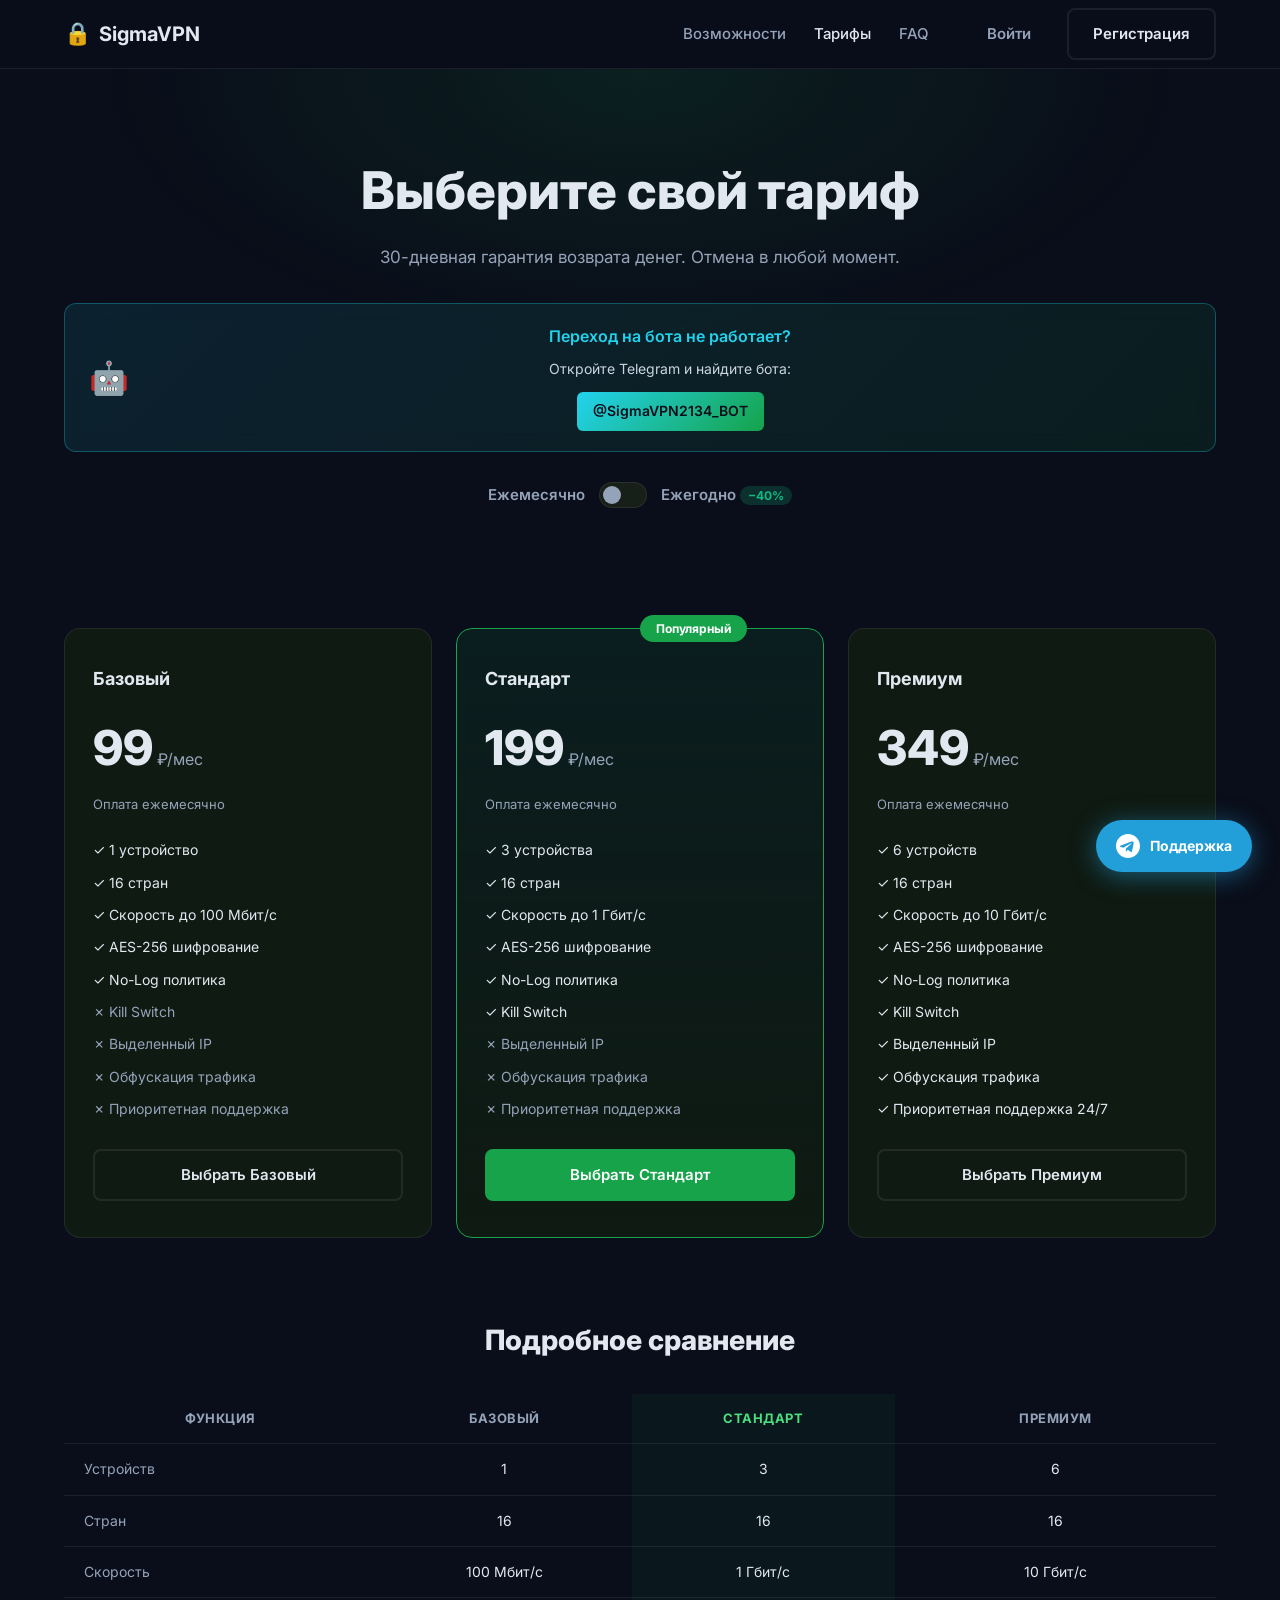
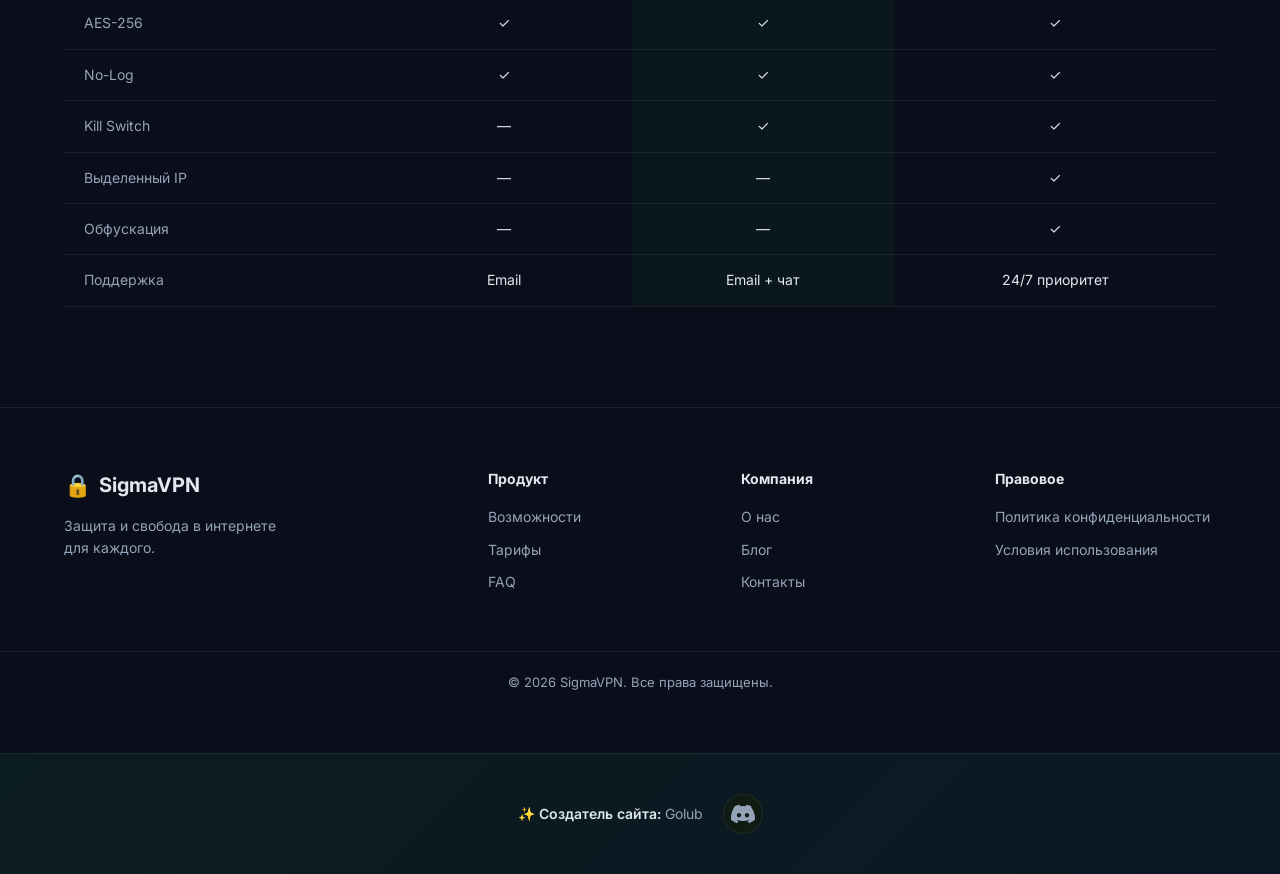
==== commit bd8a4d1b: "Add beautiful info block with Telegram bot link to pricing page" ====
--- a/pricing.html
+++ b/pricing.html
@@ -45,6 +45,17 @@
     <div class="container">
       <h1>Выберите свой тариф</h1>
       <p>30-дневная гарантия возврата денег. Отмена в любой момент.</p>
+      
+      <!-- INFO BLOCK -->
+      <div class="info-block">
+        <div class="info-block__icon">🤖</div>
+        <div class="info-block__content">
+          <h3>Переход на бота не работает?</h3>
+          <p>Откройте Telegram и найдите бота:</p>
+          <a href="https://t.me/SigmaVPN2134_BOT" target="_blank" class="info-block__link">@SigmaVPN2134_BOT</a>
+        </div>
+      </div>
+      
       <div class="billing-toggle">
         <span class="billing-toggle__label" id="labelMonthly">Ежемесячно</span>
         <label class="toggle-switch">
@@ -79,7 +90,7 @@
             <li class="disabled">✗ Обфускация трафика</li>
             <li class="disabled">✗ Приоритетная поддержка</li>
           </ul>
-          <a href="https://funpay.com/lots/offer?id=69831732" class="btn btn--outline btn--full">Выбрать Базовый</a>
+          <a href="https://t.me/SigmaVPN2134_BOT?start=basic" class="btn btn--outline btn--full">Выбрать Базовый</a>
         </div>
 
         <div class="plan-card plan-card--popular">
@@ -101,7 +112,7 @@
             <li class="disabled">✗ Обфускация трафика</li>
             <li class="disabled">✗ Приоритетная поддержка</li>
           </ul>
-          <a href="https://funpay.com/lots/offer?id=69831833" class="btn btn--primary btn--full">Выбрать Стандарт</a>
+          <a href="https://t.me/SigmaVPN2134_BOT?start=standard" class="btn btn--primary btn--full">Выбрать Стандарт</a>
         </div>
 
         <div class="plan-card">
@@ -122,7 +133,7 @@
             <li>✓ Обфускация трафика</li>
             <li>✓ Приоритетная поддержка 24/7</li>
           </ul>
-          <a href="https://funpay.com/lots/offer?id=69832017" class="btn btn--outline btn--full">Выбрать Премиум</a>
+          <a href="https://t.me/SigmaVPN2134_BOT?start=premium" class="btn btn--outline btn--full">Выбрать Премиум</a>
         </div>
 
       </div>
--- a/style.css
+++ b/style.css
@@ -2514,3 +2514,87 @@
   height: 100%;
   object-fit: cover;
 }
+
+
+/* ===== INFO BLOCK ===== */
+.info-block {
+  display: flex;
+  align-items: center;
+  gap: 20px;
+  margin: 30px 0;
+  padding: 20px 24px;
+  background: linear-gradient(135deg, rgba(34, 211, 238, 0.1) 0%, rgba(22, 163, 74, 0.1) 100%);
+  border: 1px solid rgba(34, 211, 238, 0.3);
+  border-radius: 12px;
+  backdrop-filter: blur(10px);
+  animation: slideIn 0.5s ease-out;
+}
+
+@keyframes slideIn {
+  from {
+    opacity: 0;
+    transform: translateY(-10px);
+  }
+  to {
+    opacity: 1;
+    transform: translateY(0);
+  }
+}
+
+.info-block__icon {
+  font-size: 32px;
+  flex-shrink: 0;
+}
+
+.info-block__content {
+  flex: 1;
+}
+
+.info-block__content h3 {
+  font-size: 16px;
+  font-weight: 600;
+  margin-bottom: 8px;
+  color: #22d3ee;
+}
+
+.info-block__content p {
+  font-size: 14px;
+  color: #cbd5e1;
+  margin-bottom: 12px;
+}
+
+.info-block__link {
+  display: inline-block;
+  padding: 8px 16px;
+  background: linear-gradient(135deg, #22d3ee 0%, #16a34a 100%);
+  color: #0a0e1a;
+  border-radius: 6px;
+  font-weight: 600;
+  font-size: 14px;
+  transition: all 0.3s ease;
+  cursor: pointer;
+}
+
+.info-block__link:hover {
+  transform: translateY(-2px);
+  box-shadow: 0 8px 16px rgba(34, 211, 238, 0.3);
+}
+
+@media (max-width: 768px) {
+  .info-block {
+    flex-direction: column;
+    text-align: center;
+  }
+  
+  .info-block__icon {
+    font-size: 28px;
+  }
+  
+  .info-block__content h3 {
+    font-size: 15px;
+  }
+  
+  .info-block__content p {
+    font-size: 13px;
+  }
+}
